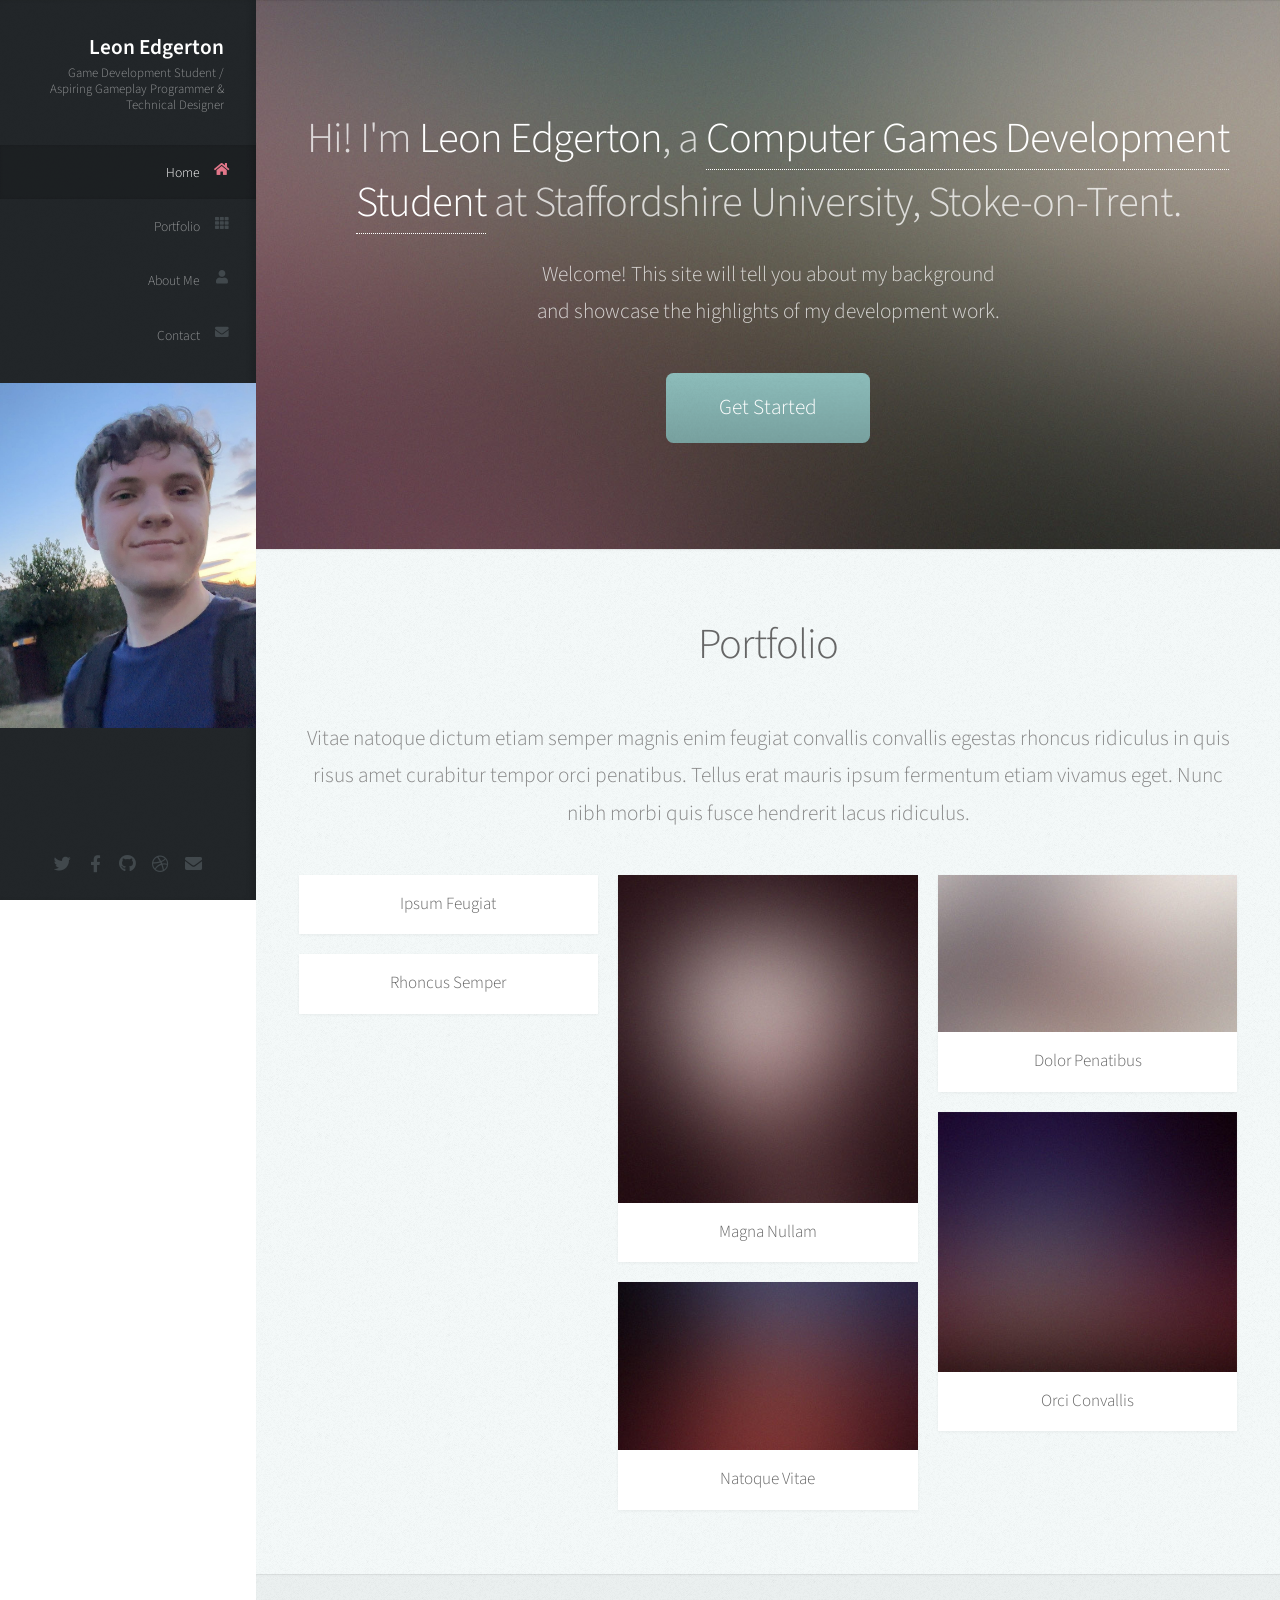
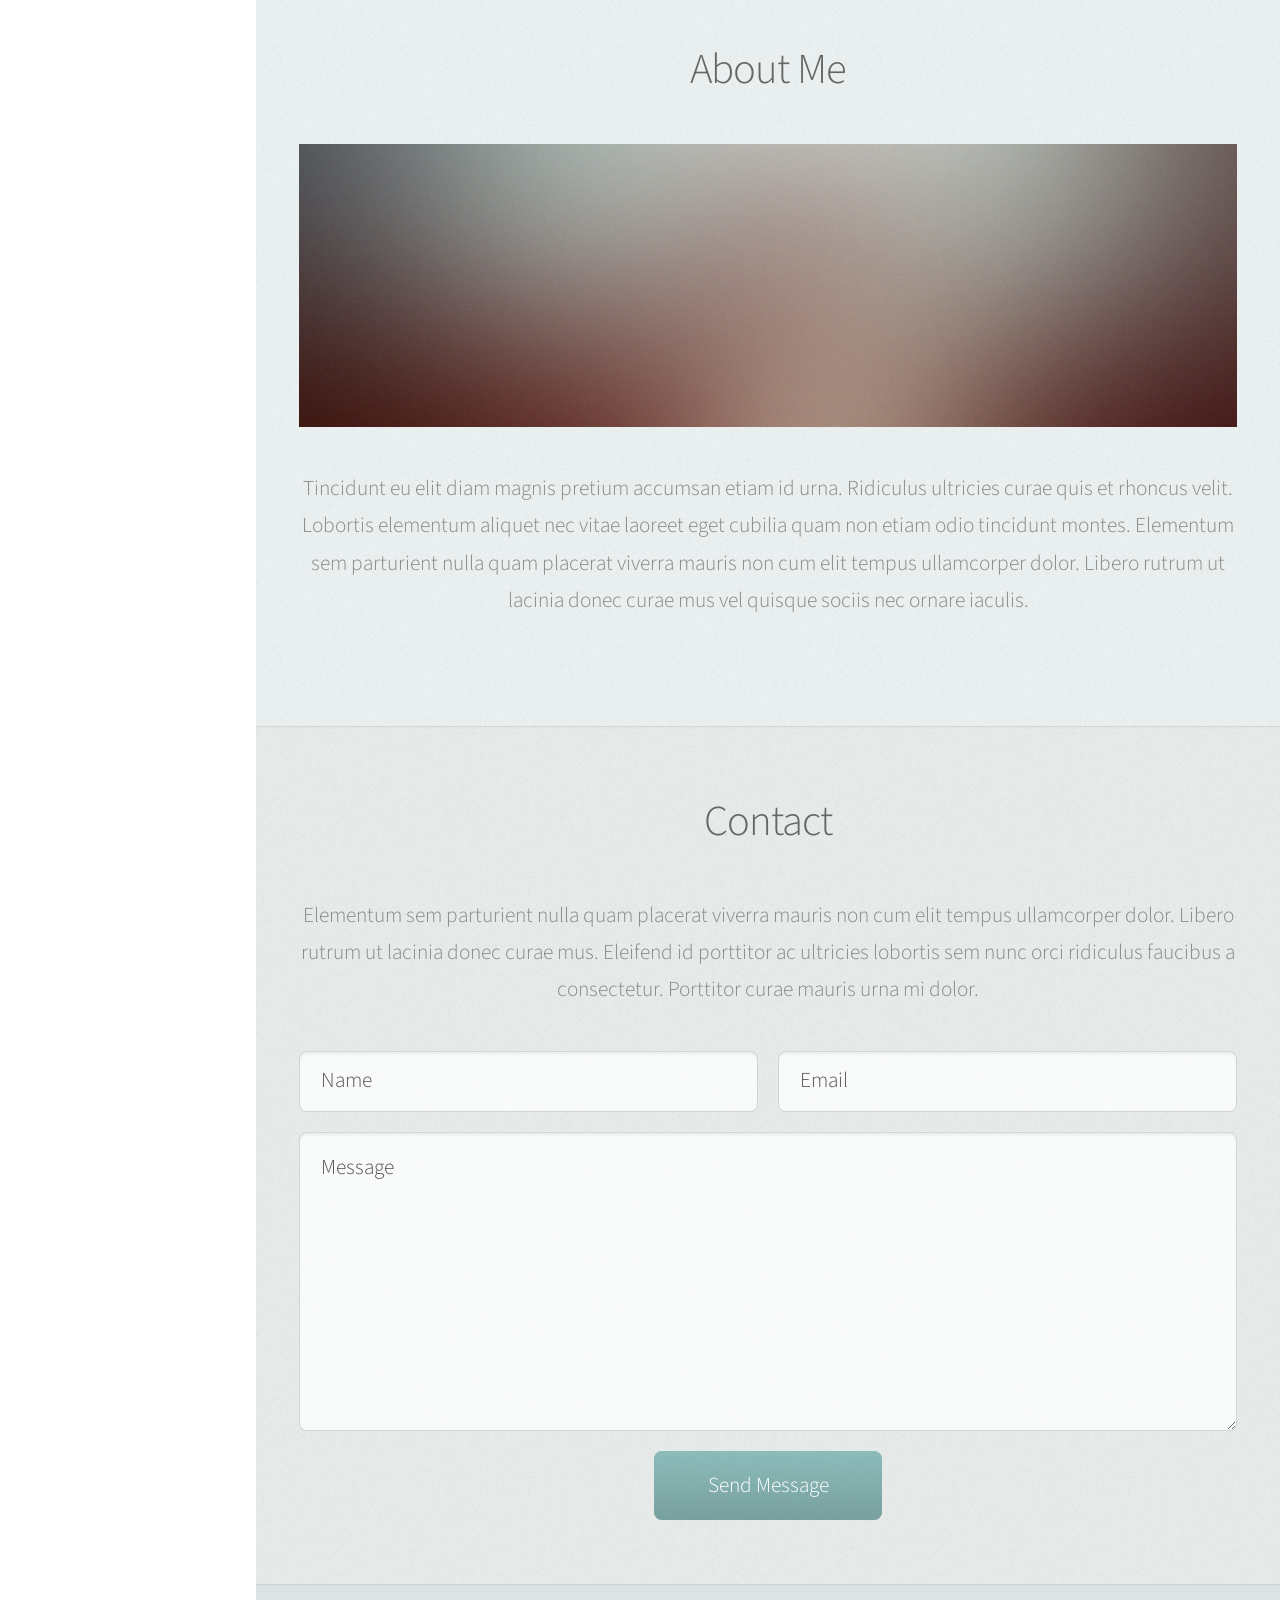
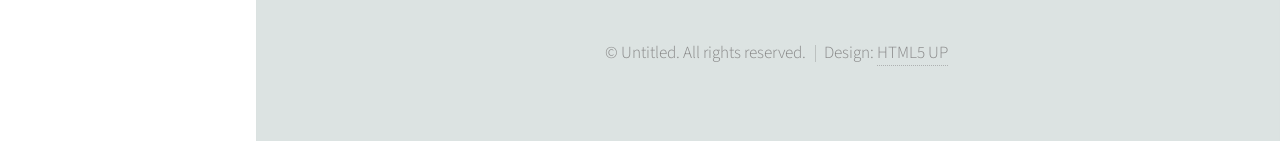
==== index.html @ 61ab4653 "Image Modifications" ====
<!DOCTYPE HTML>
<!--
	Prologue by HTML5 UP
	html5up.net | @ajlkn
	Free for personal and commercial use under the CCA 3.0 license (html5up.net/license)
-->
<html>
	<head>
		<title>Prologue by HTML5 UP</title>
		<meta charset="utf-8" />
		<meta name="viewport" content="width=device-width, initial-scale=1, user-scalable=no" />
		<link rel="stylesheet" href="assets/css/main.css" />
	</head>
	<body class="is-preload">

		<!-- Header -->
			<div id="header">

				<div class="top">

					<!-- Logo -->
						<div id="logo">
							<h1 id="title">Leon Edgerton</h1>
							<p>Game Development Student / Aspiring Gameplay Programmer & Technical Designer</p>
						</div>

					<!-- Nav -->
						<nav id="nav">
							<ul>
								<li><a href="#top" id="top-link"><span class="icon solid fa-home">Home</span></a></li>
								<li><a href="#portfolio" id="portfolio-link"><span class="icon solid fa-th">Portfolio</span></a></li>
								<li><a href="#about" id="about-link"><span class="icon solid fa-user">About Me</span></a></li>
								<li><a href="#contact" id="contact-link"><span class="icon solid fa-envelope">Contact</span></a></li>
							</ul>

							<div style="text-align: center; margin-top: 20px;">
								<span class="image avatar48">
									<img src="images/pic01.png" alt="" />
								</span>
							</div>
						</nav>

				</div>

				<div class="bottom">

					<!-- Social Icons -->
						<ul class="icons">
							<li><a href="#" class="icon brands fa-twitter"><span class="label">Twitter</span></a></li>
							<li><a href="#" class="icon brands fa-facebook-f"><span class="label">Facebook</span></a></li>
							<li><a href="#" class="icon brands fa-github"><span class="label">Github</span></a></li>
							<li><a href="#" class="icon brands fa-dribbble"><span class="label">Dribbble</span></a></li>
							<li><a href="#" class="icon solid fa-envelope"><span class="label">Email</span></a></li>
						</ul>

				</div>

			</div>

		<!-- Main -->
			<div id="main">

				<!-- Intro -->
					<section id="top" class="one dark cover">
						<div class="container">
							
							<header>
								<h2 class="alt">Hi! I'm <strong>Leon Edgerton</strong>, a <a href="https://www.staffs.ac.uk/course/computer-games-development-bsc">Computer Games Development Student</a> at Staffordshire University, Stoke-on-Trent. <br />
								 <a href="http://html5up.net"></a></h2>
								<p>Welcome! This site will tell you about my background<br />
								and showcase the highlights of my development work.</p>
							</header>

							<footer>
								<a href="#portfolio" class="button scrolly">Get Started</a>
							</footer>

						</div>
					</section>

				<!-- Portfolio -->
					<section id="portfolio" class="two">
						<div class="container">

							<header>
								<h2>Portfolio</h2>
							</header>

							<p>Vitae natoque dictum etiam semper magnis enim feugiat convallis convallis
							egestas rhoncus ridiculus in quis risus amet curabitur tempor orci penatibus.
							Tellus erat mauris ipsum fermentum etiam vivamus eget. Nunc nibh morbi quis
							fusce hendrerit lacus ridiculus.</p>

							<div class="row">
								<div class="col-4 col-12-mobile">
									<article class="item">
										<a href="#" class="image fit"><img src="images/pic02.jpg" alt="" /></a>
										<header>
											<h3>Ipsum Feugiat</h3>
										</header>
									</article>
									<article class="item">
										<a href="#" class="image fit"><img src="images/pic03.jpg" alt="" /></a>
										<header>
											<h3>Rhoncus Semper</h3>
										</header>
									</article>
								</div>
								<div class="col-4 col-12-mobile">
									<article class="item">
										<a href="#" class="image fit"><img src="images/pic04.jpg" alt="" /></a>
										<header>
											<h3>Magna Nullam</h3>
										</header>
									</article>
									<article class="item">
										<a href="#" class="image fit"><img src="images/pic05.jpg" alt="" /></a>
										<header>
											<h3>Natoque Vitae</h3>
										</header>
									</article>
								</div>
								<div class="col-4 col-12-mobile">
									<article class="item">
										<a href="#" class="image fit"><img src="images/pic06.jpg" alt="" /></a>
										<header>
											<h3>Dolor Penatibus</h3>
										</header>
									</article>
									<article class="item">
										<a href="#" class="image fit"><img src="images/pic07.jpg" alt="" /></a>
										<header>
											<h3>Orci Convallis</h3>
										</header>
									</article>
								</div>
							</div>

						</div>
					</section>

				<!-- About Me -->
					<section id="about" class="three">
						<div class="container">

							<header>
								<h2>About Me</h2>
							</header>

							<a href="#" class="image featured"><img src="images/pic08.jpg" alt="" /></a>

							<p>Tincidunt eu elit diam magnis pretium accumsan etiam id urna. Ridiculus
							ultricies curae quis et rhoncus velit. Lobortis elementum aliquet nec vitae
							laoreet eget cubilia quam non etiam odio tincidunt montes. Elementum sem
							parturient nulla quam placerat viverra mauris non cum elit tempus ullamcorper
							dolor. Libero rutrum ut lacinia donec curae mus vel quisque sociis nec
							ornare iaculis.</p>

						</div>
					</section>

				<!-- Contact -->
					<section id="contact" class="four">
						<div class="container">

							<header>
								<h2>Contact</h2>
							</header>

							<p>Elementum sem parturient nulla quam placerat viverra
							mauris non cum elit tempus ullamcorper dolor. Libero rutrum ut lacinia
							donec curae mus. Eleifend id porttitor ac ultricies lobortis sem nunc
							orci ridiculus faucibus a consectetur. Porttitor curae mauris urna mi dolor.</p>

							<form method="post" action="#">
								<div class="row">
									<div class="col-6 col-12-mobile"><input type="text" name="name" placeholder="Name" /></div>
									<div class="col-6 col-12-mobile"><input type="text" name="email" placeholder="Email" /></div>
									<div class="col-12">
										<textarea name="message" placeholder="Message"></textarea>
									</div>
									<div class="col-12">
										<input type="submit" value="Send Message" />
									</div>
								</div>
							</form>

						</div>
					</section>

			</div>

		<!-- Footer -->
			<div id="footer">

				<!-- Copyright -->
					<ul class="copyright">
						<li>&copy; Untitled. All rights reserved.</li><li>Design: <a href="http://html5up.net">HTML5 UP</a></li>
					</ul>

			</div>

		<!-- Scripts -->
			<script src="assets/js/jquery.min.js"></script>
			<script src="assets/js/jquery.scrolly.min.js"></script>
			<script src="assets/js/jquery.scrollex.min.js"></script>
			<script src="assets/js/browser.min.js"></script>
			<script src="assets/js/breakpoints.min.js"></script>
			<script src="assets/js/util.js"></script>
			<script src="assets/js/main.js"></script>

	</body>
</html>
---- assets/css/main.css ----
@import url("fontawesome-all.min.css");
@import url("https://fonts.googleapis.com/css?family=Source+Sans+Pro:300,300italic,400,600");

/*
	Prologue by HTML5 UP
	html5up.net | @ajlkn
	Free for personal and commercial use under the CCA 3.0 license (html5up.net/license)
*/

html, body, div, span, applet, object,
iframe, h1, h2, h3, h4, h5, h6, p, blockquote,
pre, a, abbr, acronym, address, big, cite,
code, del, dfn, em, img, ins, kbd, q, s, samp,
small, strike, strong, sub, sup, tt, var, b,
u, i, center, dl, dt, dd, ol, ul, li, fieldset,
form, label, legend, table, caption, tbody,
tfoot, thead, tr, th, td, article, aside,
canvas, details, embed, figure, figcaption,
footer, header, hgroup, menu, nav, output, ruby,
section, summary, time, mark, audio, video {
	margin: 0;
	padding: 0;
	border: 0;
	font-size: 100%;
	font: inherit;
	vertical-align: baseline;}

article, aside, details, figcaption, figure,
footer, header, hgroup, menu, nav, section {
	display: block;}

body {
	line-height: 1;
}

ol, ul {
	list-style: none;
}

blockquote, q {
	quotes: none;
}

	blockquote:before, blockquote:after, q:before, q:after {
		content: '';
		content: none;
	}

table {
	border-collapse: collapse;
	border-spacing: 0;
}

body {
	-webkit-text-size-adjust: none;
}

mark {
	background-color: transparent;
	color: inherit;
}

input::-moz-focus-inner {
	border: 0;
	padding: 0;
}

input, select, textarea {
	-moz-appearance: none;
	-webkit-appearance: none;
	-ms-appearance: none;
	appearance: none;
}

/* Basic */

	html {
		box-sizing: border-box;
	}

	*, *:before, *:after {
		box-sizing: inherit;
	}

	body {
		background: #fff;
		font-family: 'Source Sans Pro', sans-serif;
		font-size: 19pt;
		font-weight: 300;
		line-height: 1.75em;
		color: #888;
	}

		body.is-preload *, body.is-preload *:before, body.is-preload *:after {
			-moz-animation: none !important;
			-webkit-animation: none !important;
			-ms-animation: none !important;
			animation: none !important;
			-moz-transition: none !important;
			-webkit-transition: none !important;
			-ms-transition: none !important;
			transition: none !important;
		}

	input, textarea, select {
		font-family: 'Source Sans Pro', sans-serif;
		font-size: 19pt;
		font-weight: 300;
		line-height: 1.75em;
		color: #888;
	}

	h1, h2, h3, h4, h5, h6 {
		font-weight: 300;
		color: #666;
		line-height: 1.5em;
	}

	h1 a, h2 a, h3 a, h4 a, h5 a, h6 a {
		color: inherit;
		text-decoration: none;
	}

		h1 a strong, h2 a strong, h3 a strong, h4 a strong, h5 a strong, h6 a strong {
			color: #333;
		}

	h2 {
		font-size: 2em;
		letter-spacing: -1px;
	}

		h2.alt {
			color: #888;
		}

			h2.alt strong {
				color: #666;
			}

	h3 {
		font-size: 1.5em;
	}

	header {
		margin: 0 0 2em 0;
	}

		header > p {
			margin: 1em 0 0 0;
		}

	footer {
		margin: 2em 0 0 0;
	}

	strong, b {
		font-weight: 300;
		color: #666;
	}

	em, i {
		font-style: italic;
	}

	a {
		text-decoration: none;
		color: inherit;
		border-bottom: dotted 1px rgba(128, 128, 128, 0.5);
		-moz-transition: color 0.35s ease-in-out, border-bottom-color 0.35s ease-in-out;
		-webkit-transition: color 0.35s ease-in-out, border-bottom-color 0.35s ease-in-out;
		-ms-transition: color 0.35s ease-in-out, border-bottom-color 0.35s ease-in-out;
		transition: color 0.35s ease-in-out, border-bottom-color 0.35s ease-in-out;
		outline: 0;
	}

		a:hover {
			color: #E27689;
			border-bottom-color: rgba(255, 255, 255, 0);
		}

	sub {
		position: relative;
		top: 0.5em;
		font-size: 0.8em;
	}

	sup {
		position: relative;
		top: -0.5em;
		font-size: 0.8em;
	}

	hr {
		border: 0;
		border-top: solid 1px #ddd;
	}

	blockquote {
		border-left: solid 0.5em #ddd;
		padding: 1em 0 1em 2em;
		font-style: italic;
	}

	p, ul, ol, dl, table {
		margin-bottom: 2em;
	}

	br.clear {
		clear: both;
	}

/* Container */

	.container {
		margin: 0 auto;
		max-width: 100%;
		width: 1400px;
	}

		@media screen and (min-width: 961px) and (max-width: 1880px) {

			.container {
				width: 1200px;
			}

		}

		@media screen and (min-width: 961px) and (max-width: 1620px) {

			.container {
				width: 960px;
			}

		}

		@media screen and (min-width: 961px) and (max-width: 1320px) {

			.container {
				width: 100%;
			}

		}

		@media screen and (max-width: 960px) {

			.container {
				width: 100%;
			}

		}

		@media screen and (max-width: 736px) {

			.container {
				width: 100%;
			}

		}

/* Row */

	.row {
		display: flex;
		flex-wrap: wrap;
		box-sizing: border-box;
		align-items: stretch;
	}

		.row > * {
			box-sizing: border-box;
		}

		.row.gtr-uniform > * > :last-child {
			margin-bottom: 0;
		}

		.row.aln-left {
			justify-content: flex-start;
		}

		.row.aln-center {
			justify-content: center;
		}

		.row.aln-right {
			justify-content: flex-end;
		}

		.row.aln-top {
			align-items: flex-start;
		}

		.row.aln-middle {
			align-items: center;
		}

		.row.aln-bottom {
			align-items: flex-end;
		}

		.row > .imp {
			order: -1;
		}

		.row > .col-1 {
			width: 8.33333%;
		}

		.row > .off-1 {
			margin-left: 8.33333%;
		}

		.row > .col-2 {
			width: 16.66667%;
		}

		.row > .off-2 {
			margin-left: 16.66667%;
		}

		.row > .col-3 {
			width: 25%;
		}

		.row > .off-3 {
			margin-left: 25%;
		}

		.row > .col-4 {
			width: 33.33333%;
		}

		.row > .off-4 {
			margin-left: 33.33333%;
		}

		.row > .col-5 {
			width: 41.66667%;
		}

		.row > .off-5 {
			margin-left: 41.66667%;
		}

		.row > .col-6 {
			width: 50%;
		}

		.row > .off-6 {
			margin-left: 50%;
		}

		.row > .col-7 {
			width: 58.33333%;
		}

		.row > .off-7 {
			margin-left: 58.33333%;
		}

		.row > .col-8 {
			width: 66.66667%;
		}

		.row > .off-8 {
			margin-left: 66.66667%;
		}

		.row > .col-9 {
			width: 75%;
		}

		.row > .off-9 {
			margin-left: 75%;
		}

		.row > .col-10 {
			width: 83.33333%;
		}

		.row > .off-10 {
			margin-left: 83.33333%;
		}

		.row > .col-11 {
			width: 91.66667%;
		}

		.row > .off-11 {
			margin-left: 91.66667%;
		}

		.row > .col-12 {
			width: 100%;
		}

		.row > .off-12 {
			margin-left: 100%;
		}

		.row.gtr-0 {
			margin-top: 0px;
			margin-left: 0px;
		}

			.row.gtr-0 > * {
				padding: 0px 0 0 0px;
			}

			.row.gtr-0.gtr-uniform {
				margin-top: 0px;
			}

				.row.gtr-0.gtr-uniform > * {
					padding-top: 0px;
				}

		.row.gtr-25 {
			margin-top: -10px;
			margin-left: -10px;
		}

			.row.gtr-25 > * {
				padding: 10px 0 0 10px;
			}

			.row.gtr-25.gtr-uniform {
				margin-top: -10px;
			}

				.row.gtr-25.gtr-uniform > * {
					padding-top: 10px;
				}

		.row.gtr-50 {
			margin-top: -20px;
			margin-left: -20px;
		}

			.row.gtr-50 > * {
				padding: 20px 0 0 20px;
			}

			.row.gtr-50.gtr-uniform {
				margin-top: -20px;
			}

				.row.gtr-50.gtr-uniform > * {
					padding-top: 20px;
				}

		.row {
			margin-top: -40px;
			margin-left: -40px;
		}

			.row > * {
				padding: 40px 0 0 40px;
			}

			.row.gtr-uniform {
				margin-top: -40px;
			}

				.row.gtr-uniform > * {
					padding-top: 40px;
				}

		.row.gtr-150 {
			margin-top: -60px;
			margin-left: -60px;
		}

			.row.gtr-150 > * {
				padding: 60px 0 0 60px;
			}

			.row.gtr-150.gtr-uniform {
				margin-top: -60px;
			}

				.row.gtr-150.gtr-uniform > * {
					padding-top: 60px;
				}

		.row.gtr-200 {
			margin-top: -80px;
			margin-left: -80px;
		}

			.row.gtr-200 > * {
				padding: 80px 0 0 80px;
			}

			.row.gtr-200.gtr-uniform {
				margin-top: -80px;
			}

				.row.gtr-200.gtr-uniform > * {
					padding-top: 80px;
				}

		@media screen and (min-width: 961px) and (max-width: 1880px) {

			.row {
				display: flex;
				flex-wrap: wrap;
				box-sizing: border-box;
				align-items: stretch;
			}

				.row > * {
					box-sizing: border-box;
				}

				.row.gtr-uniform > * > :last-child {
					margin-bottom: 0;
				}

				.row.aln-left {
					justify-content: flex-start;
				}

				.row.aln-center {
					justify-content: center;
				}

				.row.aln-right {
					justify-content: flex-end;
				}

				.row.aln-top {
					align-items: flex-start;
				}

				.row.aln-middle {
					align-items: center;
				}

				.row.aln-bottom {
					align-items: flex-end;
				}

				.row > .imp-wide {
					order: -1;
				}

				.row > .col-1-wide {
					width: 8.33333%;
				}

				.row > .off-1-wide {
					margin-left: 8.33333%;
				}

				.row > .col-2-wide {
					width: 16.66667%;
				}

				.row > .off-2-wide {
					margin-left: 16.66667%;
				}

				.row > .col-3-wide {
					width: 25%;
				}

				.row > .off-3-wide {
					margin-left: 25%;
				}

				.row > .col-4-wide {
					width: 33.33333%;
				}

				.row > .off-4-wide {
					margin-left: 33.33333%;
				}

				.row > .col-5-wide {
					width: 41.66667%;
				}

				.row > .off-5-wide {
					margin-left: 41.66667%;
				}

				.row > .col-6-wide {
					width: 50%;
				}

				.row > .off-6-wide {
					margin-left: 50%;
				}

				.row > .col-7-wide {
					width: 58.33333%;
				}

				.row > .off-7-wide {
					margin-left: 58.33333%;
				}

				.row > .col-8-wide {
					width: 66.66667%;
				}

				.row > .off-8-wide {
					margin-left: 66.66667%;
				}

				.row > .col-9-wide {
					width: 75%;
				}

				.row > .off-9-wide {
					margin-left: 75%;
				}

				.row > .col-10-wide {
					width: 83.33333%;
				}

				.row > .off-10-wide {
					margin-left: 83.33333%;
				}

				.row > .col-11-wide {
					width: 91.66667%;
				}

				.row > .off-11-wide {
					margin-left: 91.66667%;
				}

				.row > .col-12-wide {
					width: 100%;
				}

				.row > .off-12-wide {
					margin-left: 100%;
				}

				.row.gtr-0 {
					margin-top: 0px;
					margin-left: 0px;
				}

					.row.gtr-0 > * {
						padding: 0px 0 0 0px;
					}

					.row.gtr-0.gtr-uniform {
						margin-top: 0px;
					}

						.row.gtr-0.gtr-uniform > * {
							padding-top: 0px;
						}

				.row.gtr-25 {
					margin-top: -10px;
					margin-left: -10px;
				}

					.row.gtr-25 > * {
						padding: 10px 0 0 10px;
					}

					.row.gtr-25.gtr-uniform {
						margin-top: -10px;
					}

						.row.gtr-25.gtr-uniform > * {
							padding-top: 10px;
						}

				.row.gtr-50 {
					margin-top: -20px;
					margin-left: -20px;
				}

					.row.gtr-50 > * {
						padding: 20px 0 0 20px;
					}

					.row.gtr-50.gtr-uniform {
						margin-top: -20px;
					}

						.row.gtr-50.gtr-uniform > * {
							padding-top: 20px;
						}

				.row {
					margin-top: -40px;
					margin-left: -40px;
				}

					.row > * {
						padding: 40px 0 0 40px;
					}

					.row.gtr-uniform {
						margin-top: -40px;
					}

						.row.gtr-uniform > * {
							padding-top: 40px;
						}

				.row.gtr-150 {
					margin-top: -60px;
					margin-left: -60px;
				}

					.row.gtr-150 > * {
						padding: 60px 0 0 60px;
					}

					.row.gtr-150.gtr-uniform {
						margin-top: -60px;
					}

						.row.gtr-150.gtr-uniform > * {
							padding-top: 60px;
						}

				.row.gtr-200 {
					margin-top: -80px;
					margin-left: -80px;
				}

					.row.gtr-200 > * {
						padding: 80px 0 0 80px;
					}

					.row.gtr-200.gtr-uniform {
						margin-top: -80px;
					}

						.row.gtr-200.gtr-uniform > * {
							padding-top: 80px;
						}

		}

		@media screen and (min-width: 961px) and (max-width: 1620px) {

			.row {
				display: flex;
				flex-wrap: wrap;
				box-sizing: border-box;
				align-items: stretch;
			}

				.row > * {
					box-sizing: border-box;
				}

				.row.gtr-uniform > * > :last-child {
					margin-bottom: 0;
				}

				.row.aln-left {
					justify-content: flex-start;
				}

				.row.aln-center {
					justify-content: center;
				}

				.row.aln-right {
					justify-content: flex-end;
				}

				.row.aln-top {
					align-items: flex-start;
				}

				.row.aln-middle {
					align-items: center;
				}

				.row.aln-bottom {
					align-items: flex-end;
				}

				.row > .imp-normal {
					order: -1;
				}

				.row > .col-1-normal {
					width: 8.33333%;
				}

				.row > .off-1-normal {
					margin-left: 8.33333%;
				}

				.row > .col-2-normal {
					width: 16.66667%;
				}

				.row > .off-2-normal {
					margin-left: 16.66667%;
				}

				.row > .col-3-normal {
					width: 25%;
				}

				.row > .off-3-normal {
					margin-left: 25%;
				}

				.row > .col-4-normal {
					width: 33.33333%;
				}

				.row > .off-4-normal {
					margin-left: 33.33333%;
				}

				.row > .col-5-normal {
					width: 41.66667%;
				}

				.row > .off-5-normal {
					margin-left: 41.66667%;
				}

				.row > .col-6-normal {
					width: 50%;
				}

				.row > .off-6-normal {
					margin-left: 50%;
				}

				.row > .col-7-normal {
					width: 58.33333%;
				}

				.row > .off-7-normal {
					margin-left: 58.33333%;
				}

				.row > .col-8-normal {
					width: 66.66667%;
				}

				.row > .off-8-normal {
					margin-left: 66.66667%;
				}

				.row > .col-9-normal {
					width: 75%;
				}

				.row > .off-9-normal {
					margin-left: 75%;
				}

				.row > .col-10-normal {
					width: 83.33333%;
				}

				.row > .off-10-normal {
					margin-left: 83.33333%;
				}

				.row > .col-11-normal {
					width: 91.66667%;
				}

				.row > .off-11-normal {
					margin-left: 91.66667%;
				}

				.row > .col-12-normal {
					width: 100%;
				}

				.row > .off-12-normal {
					margin-left: 100%;
				}

				.row.gtr-0 {
					margin-top: 0px;
					margin-left: 0px;
				}

					.row.gtr-0 > * {
						padding: 0px 0 0 0px;
					}

					.row.gtr-0.gtr-uniform {
						margin-top: 0px;
					}

						.row.gtr-0.gtr-uniform > * {
							padding-top: 0px;
						}

				.row.gtr-25 {
					margin-top: -10px;
					margin-left: -10px;
				}

					.row.gtr-25 > * {
						padding: 10px 0 0 10px;
					}

					.row.gtr-25.gtr-uniform {
						margin-top: -10px;
					}

						.row.gtr-25.gtr-uniform > * {
							padding-top: 10px;
						}

				.row.gtr-50 {
					margin-top: -20px;
					margin-left: -20px;
				}

					.row.gtr-50 > * {
						padding: 20px 0 0 20px;
					}

					.row.gtr-50.gtr-uniform {
						margin-top: -20px;
					}

						.row.gtr-50.gtr-uniform > * {
							padding-top: 20px;
						}

				.row {
					margin-top: -40px;
					margin-left: -40px;
				}

					.row > * {
						padding: 40px 0 0 40px;
					}

					.row.gtr-uniform {
						margin-top: -40px;
					}

						.row.gtr-uniform > * {
							padding-top: 40px;
						}

				.row.gtr-150 {
					margin-top: -60px;
					margin-left: -60px;
				}

					.row.gtr-150 > * {
						padding: 60px 0 0 60px;
					}

					.row.gtr-150.gtr-uniform {
						margin-top: -60px;
					}

						.row.gtr-150.gtr-uniform > * {
							padding-top: 60px;
						}

				.row.gtr-200 {
					margin-top: -80px;
					margin-left: -80px;
				}

					.row.gtr-200 > * {
						padding: 80px 0 0 80px;
					}

					.row.gtr-200.gtr-uniform {
						margin-top: -80px;
					}

						.row.gtr-200.gtr-uniform > * {
							padding-top: 80px;
						}

		}

		@media screen and (min-width: 961px) and (max-width: 1320px) {

			.row {
				display: flex;
				flex-wrap: wrap;
				box-sizing: border-box;
				align-items: stretch;
			}

				.row > * {
					box-sizing: border-box;
				}

				.row.gtr-uniform > * > :last-child {
					margin-bottom: 0;
				}

				.row.aln-left {
					justify-content: flex-start;
				}

				.row.aln-center {
					justify-content: center;
				}

				.row.aln-right {
					justify-content: flex-end;
				}

				.row.aln-top {
					align-items: flex-start;
				}

				.row.aln-middle {
					align-items: center;
				}

				.row.aln-bottom {
					align-items: flex-end;
				}

				.row > .imp-narrow {
					order: -1;
				}

				.row > .col-1-narrow {
					width: 8.33333%;
				}

				.row > .off-1-narrow {
					margin-left: 8.33333%;
				}

				.row > .col-2-narrow {
					width: 16.66667%;
				}

				.row > .off-2-narrow {
					margin-left: 16.66667%;
				}

				.row > .col-3-narrow {
					width: 25%;
				}

				.row > .off-3-narrow {
					margin-left: 25%;
				}

				.row > .col-4-narrow {
					width: 33.33333%;
				}

				.row > .off-4-narrow {
					margin-left: 33.33333%;
				}

				.row > .col-5-narrow {
					width: 41.66667%;
				}

				.row > .off-5-narrow {
					margin-left: 41.66667%;
				}

				.row > .col-6-narrow {
					width: 50%;
				}

				.row > .off-6-narrow {
					margin-left: 50%;
				}

				.row > .col-7-narrow {
					width: 58.33333%;
				}

				.row > .off-7-narrow {
					margin-left: 58.33333%;
				}

				.row > .col-8-narrow {
					width: 66.66667%;
				}

				.row > .off-8-narrow {
					margin-left: 66.66667%;
				}

				.row > .col-9-narrow {
					width: 75%;
				}

				.row > .off-9-narrow {
					margin-left: 75%;
				}

				.row > .col-10-narrow {
					width: 83.33333%;
				}

				.row > .off-10-narrow {
					margin-left: 83.33333%;
				}

				.row > .col-11-narrow {
					width: 91.66667%;
				}

				.row > .off-11-narrow {
					margin-left: 91.66667%;
				}

				.row > .col-12-narrow {
					width: 100%;
				}

				.row > .off-12-narrow {
					margin-left: 100%;
				}

				.row.gtr-0 {
					margin-top: 0px;
					margin-left: 0px;
				}

					.row.gtr-0 > * {
						padding: 0px 0 0 0px;
					}

					.row.gtr-0.gtr-uniform {
						margin-top: 0px;
					}

						.row.gtr-0.gtr-uniform > * {
							padding-top: 0px;
						}

				.row.gtr-25 {
					margin-top: -5px;
					margin-left: -5px;
				}

					.row.gtr-25 > * {
						padding: 5px 0 0 5px;
					}

					.row.gtr-25.gtr-uniform {
						margin-top: -5px;
					}

						.row.gtr-25.gtr-uniform > * {
							padding-top: 5px;
						}

				.row.gtr-50 {
					margin-top: -10px;
					margin-left: -10px;
				}

					.row.gtr-50 > * {
						padding: 10px 0 0 10px;
					}

					.row.gtr-50.gtr-uniform {
						margin-top: -10px;
					}

						.row.gtr-50.gtr-uniform > * {
							padding-top: 10px;
						}

				.row {
					margin-top: -20px;
					margin-left: -20px;
				}

					.row > * {
						padding: 20px 0 0 20px;
					}

					.row.gtr-uniform {
						margin-top: -20px;
					}

						.row.gtr-uniform > * {
							padding-top: 20px;
						}

				.row.gtr-150 {
					margin-top: -30px;
					margin-left: -30px;
				}

					.row.gtr-150 > * {
						padding: 30px 0 0 30px;
					}

					.row.gtr-150.gtr-uniform {
						margin-top: -30px;
					}

						.row.gtr-150.gtr-uniform > * {
							padding-top: 30px;
						}

				.row.gtr-200 {
					margin-top: -40px;
					margin-left: -40px;
				}

					.row.gtr-200 > * {
						padding: 40px 0 0 40px;
					}

					.row.gtr-200.gtr-uniform {
						margin-top: -40px;
					}

						.row.gtr-200.gtr-uniform > * {
							padding-top: 40px;
						}

		}

		@media screen and (max-width: 960px) {

			.row {
				display: flex;
				flex-wrap: wrap;
				box-sizing: border-box;
				align-items: stretch;
			}

				.row > * {
					box-sizing: border-box;
				}

				.row.gtr-uniform > * > :last-child {
					margin-bottom: 0;
				}

				.row.aln-left {
					justify-content: flex-start;
				}

				.row.aln-center {
					justify-content: center;
				}

				.row.aln-right {
					justify-content: flex-end;
				}

				.row.aln-top {
					align-items: flex-start;
				}

				.row.aln-middle {
					align-items: center;
				}

				.row.aln-bottom {
					align-items: flex-end;
				}

				.row > .imp-narrower {
					order: -1;
				}

				.row > .col-1-narrower {
					width: 8.33333%;
				}

				.row > .off-1-narrower {
					margin-left: 8.33333%;
				}

				.row > .col-2-narrower {
					width: 16.66667%;
				}

				.row > .off-2-narrower {
					margin-left: 16.66667%;
				}

				.row > .col-3-narrower {
					width: 25%;
				}

				.row > .off-3-narrower {
					margin-left: 25%;
				}

				.row > .col-4-narrower {
					width: 33.33333%;
				}

				.row > .off-4-narrower {
					margin-left: 33.33333%;
				}

				.row > .col-5-narrower {
					width: 41.66667%;
				}

				.row > .off-5-narrower {
					margin-left: 41.66667%;
				}

				.row > .col-6-narrower {
					width: 50%;
				}

				.row > .off-6-narrower {
					margin-left: 50%;
				}

				.row > .col-7-narrower {
					width: 58.33333%;
				}

				.row > .off-7-narrower {
					margin-left: 58.33333%;
				}

				.row > .col-8-narrower {
					width: 66.66667%;
				}

				.row > .off-8-narrower {
					margin-left: 66.66667%;
				}

				.row > .col-9-narrower {
					width: 75%;
				}

				.row > .off-9-narrower {
					margin-left: 75%;
				}

				.row > .col-10-narrower {
					width: 83.33333%;
				}

				.row > .off-10-narrower {
					margin-left: 83.33333%;
				}

				.row > .col-11-narrower {
					width: 91.66667%;
				}

				.row > .off-11-narrower {
					margin-left: 91.66667%;
				}

				.row > .col-12-narrower {
					width: 100%;
				}

				.row > .off-12-narrower {
					margin-left: 100%;
				}

				.row.gtr-0 {
					margin-top: 0px;
					margin-left: 0px;
				}

					.row.gtr-0 > * {
						padding: 0px 0 0 0px;
					}

					.row.gtr-0.gtr-uniform {
						margin-top: 0px;
					}

						.row.gtr-0.gtr-uniform > * {
							padding-top: 0px;
						}

				.row.gtr-25 {
					margin-top: -5px;
					margin-left: -5px;
				}

					.row.gtr-25 > * {
						padding: 5px 0 0 5px;
					}

					.row.gtr-25.gtr-uniform {
						margin-top: -5px;
					}

						.row.gtr-25.gtr-uniform > * {
							padding-top: 5px;
						}

				.row.gtr-50 {
					margin-top: -10px;
					margin-left: -10px;
				}

					.row.gtr-50 > * {
						padding: 10px 0 0 10px;
					}

					.row.gtr-50.gtr-uniform {
						margin-top: -10px;
					}

						.row.gtr-50.gtr-uniform > * {
							padding-top: 10px;
						}

				.row {
					margin-top: -20px;
					margin-left: -20px;
				}

					.row > * {
						padding: 20px 0 0 20px;
					}

					.row.gtr-uniform {
						margin-top: -20px;
					}

						.row.gtr-uniform > * {
							padding-top: 20px;
						}

				.row.gtr-150 {
					margin-top: -30px;
					margin-left: -30px;
				}

					.row.gtr-150 > * {
						padding: 30px 0 0 30px;
					}

					.row.gtr-150.gtr-uniform {
						margin-top: -30px;
					}

						.row.gtr-150.gtr-uniform > * {
							padding-top: 30px;
						}

				.row.gtr-200 {
					margin-top: -40px;
					margin-left: -40px;
				}

					.row.gtr-200 > * {
						padding: 40px 0 0 40px;
					}

					.row.gtr-200.gtr-uniform {
						margin-top: -40px;
					}

						.row.gtr-200.gtr-uniform > * {
							padding-top: 40px;
						}

		}

		@media screen and (max-width: 736px) {

			.row {
				display: flex;
				flex-wrap: wrap;
				box-sizing: border-box;
				align-items: stretch;
			}

				.row > * {
					box-sizing: border-box;
				}

				.row.gtr-uniform > * > :last-child {
					margin-bottom: 0;
				}

				.row.aln-left {
					justify-content: flex-start;
				}

				.row.aln-center {
					justify-content: center;
				}

				.row.aln-right {
					justify-content: flex-end;
				}

				.row.aln-top {
					align-items: flex-start;
				}

				.row.aln-middle {
					align-items: center;
				}

				.row.aln-bottom {
					align-items: flex-end;
				}

				.row > .imp-mobile {
					order: -1;
				}

				.row > .col-1-mobile {
					width: 8.33333%;
				}

				.row > .off-1-mobile {
					margin-left: 8.33333%;
				}

				.row > .col-2-mobile {
					width: 16.66667%;
				}

				.row > .off-2-mobile {
					margin-left: 16.66667%;
				}

				.row > .col-3-mobile {
					width: 25%;
				}

				.row > .off-3-mobile {
					margin-left: 25%;
				}

				.row > .col-4-mobile {
					width: 33.33333%;
				}

				.row > .off-4-mobile {
					margin-left: 33.33333%;
				}

				.row > .col-5-mobile {
					width: 41.66667%;
				}

				.row > .off-5-mobile {
					margin-left: 41.66667%;
				}

				.row > .col-6-mobile {
					width: 50%;
				}

				.row > .off-6-mobile {
					margin-left: 50%;
				}

				.row > .col-7-mobile {
					width: 58.33333%;
				}

				.row > .off-7-mobile {
					margin-left: 58.33333%;
				}

				.row > .col-8-mobile {
					width: 66.66667%;
				}

				.row > .off-8-mobile {
					margin-left: 66.66667%;
				}

				.row > .col-9-mobile {
					width: 75%;
				}

				.row > .off-9-mobile {
					margin-left: 75%;
				}

				.row > .col-10-mobile {
					width: 83.33333%;
				}

				.row > .off-10-mobile {
					margin-left: 83.33333%;
				}

				.row > .col-11-mobile {
					width: 91.66667%;
				}

				.row > .off-11-mobile {
					margin-left: 91.66667%;
				}

				.row > .col-12-mobile {
					width: 100%;
				}

				.row > .off-12-mobile {
					margin-left: 100%;
				}

				.row.gtr-0 {
					margin-top: 0px;
					margin-left: 0px;
				}

					.row.gtr-0 > * {
						padding: 0px 0 0 0px;
					}

					.row.gtr-0.gtr-uniform {
						margin-top: 0px;
					}

						.row.gtr-0.gtr-uniform > * {
							padding-top: 0px;
						}

				.row.gtr-25 {
					margin-top: -5px;
					margin-left: -5px;
				}

					.row.gtr-25 > * {
						padding: 5px 0 0 5px;
					}

					.row.gtr-25.gtr-uniform {
						margin-top: -5px;
					}

						.row.gtr-25.gtr-uniform > * {
							padding-top: 5px;
						}

				.row.gtr-50 {
					margin-top: -10px;
					margin-left: -10px;
				}

					.row.gtr-50 > * {
						padding: 10px 0 0 10px;
					}

					.row.gtr-50.gtr-uniform {
						margin-top: -10px;
					}

						.row.gtr-50.gtr-uniform > * {
							padding-top: 10px;
						}

				.row {
					margin-top: -20px;
					margin-left: -20px;
				}

					.row > * {
						padding: 20px 0 0 20px;
					}

					.row.gtr-uniform {
						margin-top: -20px;
					}

						.row.gtr-uniform > * {
							padding-top: 20px;
						}

				.row.gtr-150 {
					margin-top: -30px;
					margin-left: -30px;
				}

					.row.gtr-150 > * {
						padding: 30px 0 0 30px;
					}

					.row.gtr-150.gtr-uniform {
						margin-top: -30px;
					}

						.row.gtr-150.gtr-uniform > * {
							padding-top: 30px;
						}

				.row.gtr-200 {
					margin-top: -40px;
					margin-left: -40px;
				}

					.row.gtr-200 > * {
						padding: 40px 0 0 40px;
					}

					.row.gtr-200.gtr-uniform {
						margin-top: -40px;
					}

						.row.gtr-200.gtr-uniform > * {
							padding-top: 40px;
						}

		}

/* Sections/Article */

	section, article {
		margin-bottom: 3em;
	}

		section > :last-child,
		section > .container, section:last-child, article > :last-child,
		article > .container, article:last-child {
			margin-bottom: 0;
		}

		.row > section, .row > article {
			margin-bottom: 0;
		}

/* Image */

	.image {
		display: inline-block;
		border: 0;
	}

		.image img {
			display: block;
			width: 100%;
		}

		.image.avatar48 {
			width: 300px;
			height: 345px;
			background: #f00;
		}

			.image.avatar48 img {
				width: 300px;
				height: 345px;
			}

		.image.fit {
			display: block;
			width: 100%;
		}

		.image.featured {
			display: block;
			width: 100%;
			margin: 0 0 2em 0;
		}

		.image.left {
			float: left;
			margin: 0 2em 2em 0;
		}

		.image.centered {
			display: block;
			margin: 0 0 2em 0;
		}

			.image.centered img {
				margin: 0 auto;
				width: auto;
			}

/* List */

	ul {
		list-style: disc;
		padding-left: 1em;
	}

		ul li {
			padding-left: 0.5em;
		}

	ol {
		list-style: decimal;
		padding-left: 1.25em;
	}

		ol li {
			padding-left: 0.25em;
		}

/* Icons */

	ul.icons {
		cursor: default;
		list-style: none;
		padding-left: 0;
	}

		ul.icons li {
			display: inline-block;
			padding-left: 0;
		}

		ul.icons a {
			display: inline-block;
			width: 2em;
			height: 2em;
			line-height: 2em;
			text-align: center;
			border: 0;
		}

/* Form */

	form label {
		display: block;
		text-align: left;
		margin-bottom: 0.5em;
	}

	form input[type="text"],
	form input[type="email"],
	form input[type="password"],
	form select,
	form textarea {
		position: relative;
		-webkit-appearance: none;
		display: block;
		border: 0;
		outline: 0;
		background: #fff;
		background: rgba(255, 255, 255, 0.75);
		width: 100%;
		border-radius: 0.35em;
		padding: 0.75em 1em 0.75em 1em;
		box-shadow: inset 0 0.1em 0.1em 0 rgba(0, 0, 0, 0.05);
		border: solid 1px rgba(0, 0, 0, 0.15);
		-moz-transition: all 0.35s ease-in-out;
		-webkit-transition: all 0.35s ease-in-out;
		-ms-transition: all 0.35s ease-in-out;
		transition: all 0.35s ease-in-out;
	}

		form input[type="text"]:focus,
		form input[type="email"]:focus,
		form input[type="password"]:focus,
		form select:focus,
		form textarea:focus {
			box-shadow: 0 0 2px 1px #8ebebc;
			background: #fff;
		}

	form input[type="text"],
	form input[type="email"],
	form input[type="password"],
	form select {
		line-height: 1.25em;
	}

	form textarea {
		min-height: 14em;
	}

	form ::-webkit-input-placeholder {
		color: #555 !important;
	}

	form :-moz-placeholder {
		color: #555 !important;
	}

	form ::-moz-placeholder {
		color: #555 !important;
	}

	form :-ms-input-placeholder {
		color: #555 !important;
	}

	form ::-moz-focus-inner {
		border: 0;
	}

/* Table */

	table {
		width: 100%;
		text-align: left;
	}

		table tbody tr:nth-child(2n+2) {
			background: #f4f4f4;
		}

		table td {
			padding: 0.5em 1em 0.5em 1em;
		}

		table th {
			text-align: left;
			padding: 0.5em 1em 0.5em 1em;
			color: #fff;
			background: #222729 url("images/overlay.png");
		}

		table thead {
			background: #444;
			color: #fff;
		}

		table tfoot {
			background: #eee;
		}

/* Button */

	input[type="button"],
	input[type="submit"],
	input[type="reset"],
	button,
	.button {
		position: relative;
		display: inline-block;
		border-radius: 0.35em;
		color: #fff !important;
		text-decoration: none;
		padding: 0.75em 2.5em 0.75em 2.5em;
		background-color: #8ebebc;
		border: 0;
		cursor: pointer;
		background-image: -moz-linear-gradient(top, rgba(0, 0, 0, 0), rgba(0, 0, 0, 0.15)), url("images/overlay.png");
		background-image: -webkit-linear-gradient(top, rgba(0, 0, 0, 0), rgba(0, 0, 0, 0.15)), url("images/overlay.png");
		background-image: -ms-linear-gradient(top, rgba(0, 0, 0, 0), rgba(0, 0, 0, 0.15)), url("images/overlay.png");
		background-image: linear-gradient(top, rgba(0, 0, 0, 0), rgba(0, 0, 0, 0.15)), url("images/overlay.png");
		-moz-transition: background-color 0.35s ease-in-out;
		-webkit-transition: background-color 0.35s ease-in-out;
		-ms-transition: background-color 0.35s ease-in-out;
		transition: background-color 0.35s ease-in-out;
	}

		input[type="button"]:hover,
		input[type="submit"]:hover,
		input[type="reset"]:hover,
		button:hover,
		.button:hover {
			background-color: #9ececc;
		}

		input[type="button"]:active,
		input[type="submit"]:active,
		input[type="reset"]:active,
		button:active,
		.button:active {
			background-color: #7eaeac;
		}

/* Item */

	.item {
		box-shadow: 0 0.05em 0.15em 0 rgba(0, 0, 0, 0.05);
		margin-bottom: 40px;
	}

		.item header {
			background: #fff;
			margin: 0;
			padding: 1em 0 1em 0;
			font-size: 0.8em;
		}

			.item header h3 {
				font-size: 1em;
			}

/* Icons */

	.icon {
		text-decoration: none;
		text-decoration: none;
	}

		.icon:before {
			-moz-osx-font-smoothing: grayscale;
			-webkit-font-smoothing: antialiased;
			display: inline-block;
			font-style: normal;
			font-variant: normal;
			text-rendering: auto;
			line-height: 1;
			text-transform: none !important;
			font-family: 'Font Awesome 5 Free';
			font-weight: 400;
		}

		.icon:before {
			line-height: inherit;
		}

		.icon > .label {
			display: none;
		}

		.icon.solid:before {
			font-weight: 900;
		}

		.icon.brands:before {
			font-family: 'Font Awesome 5 Brands';
		}

/* Header */

	#header {
		display: -moz-flex;
		display: -webkit-flex;
		display: -ms-flex;
		display: flex;
		-moz-flex-direction: column;
		-webkit-flex-direction: column;
		-ms-flex-direction: column;
		flex-direction: column;
		-moz-justify-content: space-between;
		-webkit-justify-content: space-between;
		-ms-justify-content: space-between;
		justify-content: space-between;
		background: #222629 url("images/overlay.png");
		box-shadow: inset -0.25em 0 0.25em 0 rgba(0, 0, 0, 0.1);
		color: #fff;
		height: 100%;
		left: 0;
		overflow-y: auto;
		position: fixed;
		text-align: right;
		top: 0;
		width: 375px;
	}

		#header .top {
			-moz-flex-grow: 1;
			-webkit-flex-grow: 1;
			-ms-flex-grow: 1;
			flex-grow: 1;
		}

		#header .bottom {
			-moz-flex-shrink: 0;
			-webkit-flex-shrink: 0;
			-ms-flex-shrink: 0;
			flex-shrink: 0;
			padding: 1.5em 0 0.75em 0;
		}

			#header .bottom > :last-child {
				margin-bottom: 0;
			}

		#header .icons {
			font-size: 0.8em;
			text-align: center;
		}

			#header .icons a {
				color: #41484c;
				-moz-transition: color 0.35s ease-in-out;
				-webkit-transition: color 0.35s ease-in-out;
				-ms-transition: color 0.35s ease-in-out;
				transition: color 0.35s ease-in-out;
			}

				#header .icons a:hover {
					color: #fff;
				}

	#logo {
		position: relative;
		margin: 1.75em 1.5em 1.5em 1.5em;
		min-height: 48px;
		cursor: default;
	}

		#logo h1 {
			position: relative;
			color: #fff;
			font-weight: 600;
			font-size: 1em;
			line-height: 1em;
		}

		#logo p {
			position: relative;
			display: block;
			font-size: 0.6em;
			color: rgba(255, 255, 255, 0.5);
			line-height: 1.25em;
			margin: 0.5em 0 0 0;
		}

		#logo .image {
			position: absolute;
			left: 0;
			top: 0;
		}

	#nav ul {
		list-style: none;
		padding-left: 0;
		margin-bottom: 0;
	}

		#nav ul li {
			padding-left: 0;
		}

			#nav ul li a {
				display: block;
				padding: 0.5em 1.5em 0.5em 1.5em;
				color: rgba(255, 255, 255, 0.5);
				text-decoration: none;
				outline: 0;
				border: 0;
				-moz-transition: none;
				-webkit-transition: none;
				-ms-transition: none;
				transition: none;
			}

				#nav ul li a span {
					position: relative;
					display: block;
					font-size: 0.8em;
				}

					#nav ul li a span:before {
						position: absolute;
						left: 0;
						color: #41484c;
						text-align: center;
						width: 1.25em;
						line-height: 1.75em;
					}

				#nav ul li a.active {
					background: rgba(0, 0, 0, 0.15);
					box-shadow: inset 0 0 0.25em 0 rgba(0, 0, 0, 0.125);
					color: #fff;
				}

					#nav ul li a.active span:before {
						color: #e27689;
					}

/* Footer */

	#footer {
		margin-left: 375px;
		text-align: center;
		background-color: #dce3e2;
		padding: 3em 0 4em 0;
		box-shadow: inset 0 1px 0 0 rgba(0, 0, 0, 0.05), inset 0 0.1em 0.1em 0 rgba(0, 0, 0, 0.025);
		font-size: 0.8em;
	}

		#footer .copyright {
			cursor: default;
			margin: 0;
		}

			#footer .copyright li {
				display: inline-block;
				line-height: 1em;
				border-left: solid 1px rgba(128, 128, 128, 0.35);
				padding: 0 0 0 0.5em;
				margin: 0 0 0 0.5em;
			}

				#footer .copyright li:first-child {
					border-left: 0;
					padding-left: 0;
					margin-left: 0;
				}

/* Main */

	#main {
		margin-left: 375px;
	}

		#main > section {
			margin: 0;
			overflow: hidden;
			padding: 4em 0;
			box-shadow: inset 0 1px 0 0 rgba(0, 0, 0, 0.05), inset 0 0.1em 0.1em 0 rgba(0, 0, 0, 0.025);
			text-align: center;
			background-image: url("images/overlay.png");
		}

			#main > section.dark {
				color: #ddd;
				color: rgba(255, 255, 255, 0.75);
			}

				#main > section.dark h2, #main > section.dark h3, #main > section.dark h4, #main > section.dark h5, #main > section.dark h6 {
					color: inherit;
				}

				#main > section.dark strong {
					color: #fff;
					border-color: inherit;
				}

				#main > section.dark a {
					color: #fff;
					border-color: inherit;
				}

					#main > section.dark a:hover {
						border-bottom-color: rgba(255, 255, 255, 0);
					}

			#main > section.cover {
				padding: 10em 0;
				background-size: cover;
				background-position: center center;
			}

			#main > section.one {
				background-color: #81918E;
				background-image: url("../../images/banner.jpg");
			}

			#main > section.two {
				background-color: #f5fafa;
			}

			#main > section.three {
				background-color: #ecf1f1;
			}

			#main > section.four {
				background-color: #e8edec;
			}

/* Wide */

	@media screen and (min-width: 961px) and (max-width: 1880px) {

		/* Basic */

			body, input, textarea, select {
				font-size: 17pt;
			}

		/* Header */

			#header {
				width: 300px;
			}

		/* Footer */

			#footer {
				margin-left: 300px;
			}

		/* Main */

			#main {
				margin-left: 300px;
			}

	}

/* Normal */

	@media screen and (min-width: 961px) and (max-width: 1620px) {

		/* Main */

			#main > section {
				padding: 3em 0;
			}

			#main section.cover {
				padding: 5em 0;
			}

	}

/* Narrow */

	@media screen and (min-width: 961px) and (max-width: 1320px) {

		/* Basic */

			body, input, textarea, select {
				font-size: 16pt;
			}

			.container {
				padding: 0 2em 0 2em;
			}

		/* Icons */

			ul.icons li a {
				width: 1.75em;
			}

		/* Item */

			.item {
				margin-bottom: 20px;
			}

		/* Header */

			#header {
				width: 20%;
			}

			#logo .image {
				position: relative;
				margin: 0 0 0.5em 0;
			}

			#nav ul li a {
				font-size: 0.8em;
				padding-top: 0.5em;
				padding-bottom: 0.5em;
			}

				#nav ul li a span {
					padding-right: 2.25em;
				}

					#nav ul li a span:before {
						left: 100%;
						margin-left: -1.25em;
						line-height: 2.25em;
					}

		/* Footer */

			#footer {
				margin-left: 20%;
			}

		/* Main */

			#main {
				margin-left: 20%;
			}

	}

/* Narrower */

	#headerToggle {
		display: none;
	}

	@media screen and (max-width: 960px) {

		/* Basic */

			html, body {
				overflow-x: hidden;
			}

			body, input, textarea, select {
				font-size: 16pt;
			}

			header br {
				display: none;
			}

			.container {
				padding: 0 2em 0 2em;
			}

		/* Item */

			.item {
				margin-bottom: 15px;
			}

		/* Icons */

			ul.icons a {
				width: 1.75em;
				font-size: 1.25em;
			}

		/* Header */

			#header {
				-moz-backface-visibility: hidden;
				-webkit-backface-visibility: hidden;
				-ms-backface-visibility: hidden;
				backface-visibility: hidden;
				-moz-transform: translateX(-275px);
				-webkit-transform: translateX(-275px);
				-ms-transform: translateX(-275px);
				transform: translateX(-275px);
				-moz-transition: -moz-transform 0.5s ease;
				-webkit-transition: -webkit-transform 0.5s ease;
				-ms-transition: -ms-transform 0.5s ease;
				transition: transform 0.5s ease;
				-webkit-overflow-scrolling: touch;
				display: block;
				height: 100%;
				left: 0;
				overflow-y: auto;
				position: fixed;
				top: 0;
				width: 275px;
				z-index: 10002;
				width: 275px;
				background: #222729 url("images/overlay.png");
				box-shadow: inset -0.25em 0 0.25em 0 rgba(0, 0, 0, 0.125);
			}

				#header .top {
					position: relative;
				}

				#header .bottom {
					border-top: solid 1px rgba(255, 255, 255, 0.05);
					box-shadow: 0 -1px 0 0 rgba(0, 0, 0, 0.15);
					padding-top: 2em;
					margin-top: 2em;
					position: relative;
				}

			#logo {
				margin: 1.5em 1.25em 1.25em 1.25em;
			}

			#nav ul li a {
				padding: 0.5em 1.25em 0.5em 1.25em;
			}

			#headerToggle {
				-moz-backface-visibility: hidden;
				-webkit-backface-visibility: hidden;
				-ms-backface-visibility: hidden;
				backface-visibility: hidden;
				-moz-transition: -moz-transform 0.5s ease;
				-webkit-transition: -webkit-transform 0.5s ease;
				-ms-transition: -ms-transform 0.5s ease;
				transition: transform 0.5s ease;
				display: block;
				height: 2.25em;
				left: 0;
				position: fixed;
				top: 0;
				width: 3.25em;
				z-index: 10001;
			}

				#headerToggle .toggle {
					text-decoration: none;
					position: absolute;
					left: 0;
					top: 0;
					width: 100%;
					height: 100%;
					outline: 0;
					border: 0;
				}

					#headerToggle .toggle:before {
						-moz-osx-font-smoothing: grayscale;
						-webkit-font-smoothing: antialiased;
						display: inline-block;
						font-style: normal;
						font-variant: normal;
						text-rendering: auto;
						line-height: 1;
						text-transform: none !important;
						font-family: 'Font Awesome 5 Free';
						font-weight: 900;
					}

					#headerToggle .toggle:before {
						text-decoration: none;
						content: '\f0c9';
						color: #fff;
						font-size: 18px;
						background: rgba(128, 136, 144, 0.5);
						border-radius: 0.35em;
						text-align: center;
						position: absolute;
						left: 0.5em;
						top: 0.5em;
						display: block;
						width: 3.25em;
						height: 2.25em;
						line-height: 2.25em;
					}

			body.header-visible #main {
				-moz-transform: translateX(275px);
				-webkit-transform: translateX(275px);
				-ms-transform: translateX(275px);
				transform: translateX(275px);
			}

			body.header-visible #headerToggle {
				-moz-transform: translateX(275px);
				-webkit-transform: translateX(275px);
				-ms-transform: translateX(275px);
				transform: translateX(275px);
			}

			body.header-visible #header {
				-moz-transform: translateX(0);
				-webkit-transform: translateX(0);
				-ms-transform: translateX(0);
				transform: translateX(0);
			}

		/* Footer */

			#footer {
				margin-left: 0;
			}

		/* Main */

			#main {
				-moz-backface-visibility: hidden;
				-webkit-backface-visibility: hidden;
				-ms-backface-visibility: hidden;
				backface-visibility: hidden;
				-moz-transition: -moz-transform 0.5s ease;
				-webkit-transition: -webkit-transform 0.5s ease;
				-ms-transition: -ms-transform 0.5s ease;
				transition: transform 0.5s ease;
				padding-bottom: 1px;
				margin-left: 0;
			}

				#main > section {
					padding: 3em 0;
				}

				#main section.cover {
					padding: 4em 0;
				}

	}

/* Mobile */

	@media screen and (max-width: 736px) {

		/* Basic */

			body, input, textarea, select {
				font-size: 14pt;
			}

			h2 {
				font-size: 1.5em;
				letter-spacing: 0;
				font-weight: 300;
			}

			.container {
				padding: 0 15px 0 15px;
			}

		/* List */

			ul.icons a {
				width: 2em;
				font-size: 1.25em;
			}

		/* Main */

			#main > section {
				padding: 2em 0;
			}

			#main section.cover {
				padding: 4em 0em;
			}

				#main section.cover header {
					padding: 0 1em;
				}

		/* Footer */

			#footer .copyright li {
				display: block;
				line-height: 1.25em;
				border: 0;
				padding: 0;
				margin: 1em 0 0 0;
			}

				#footer .copyright li:first-child {
					margin-top: 0;
				}

	}
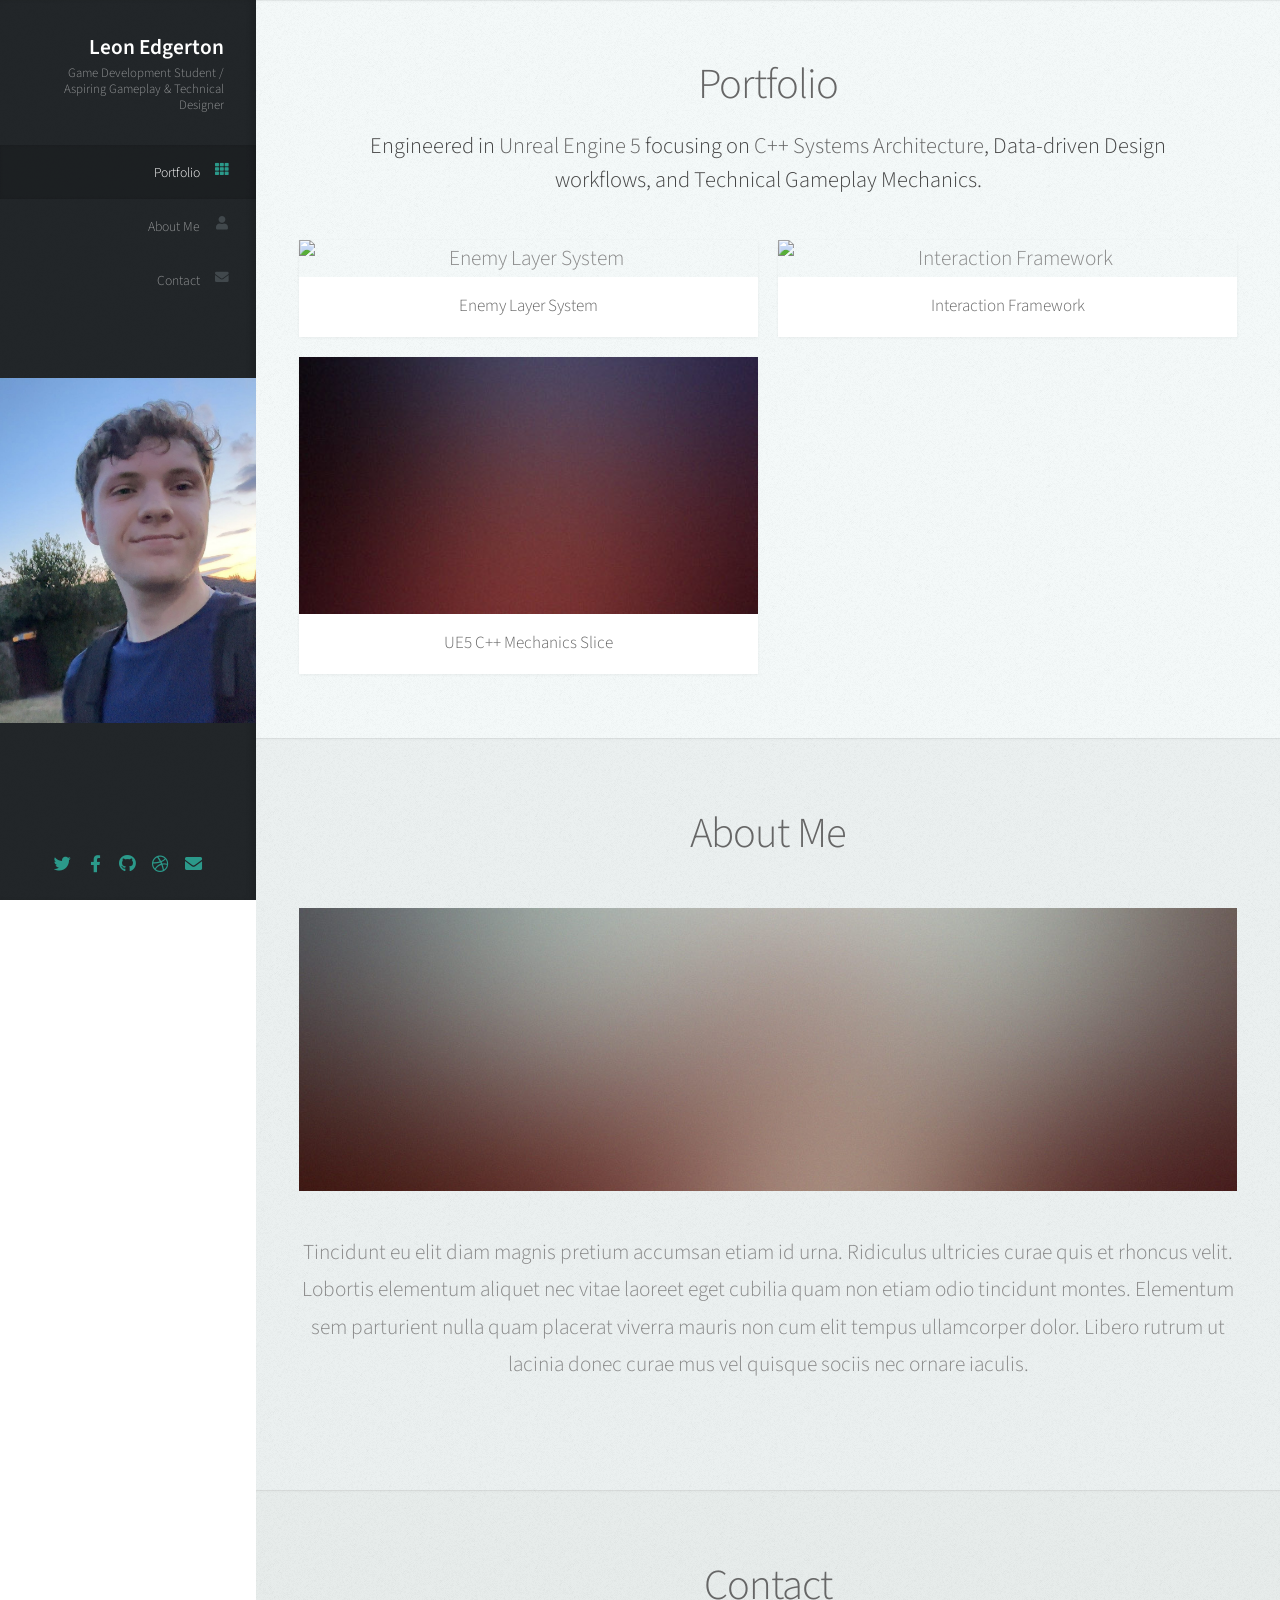
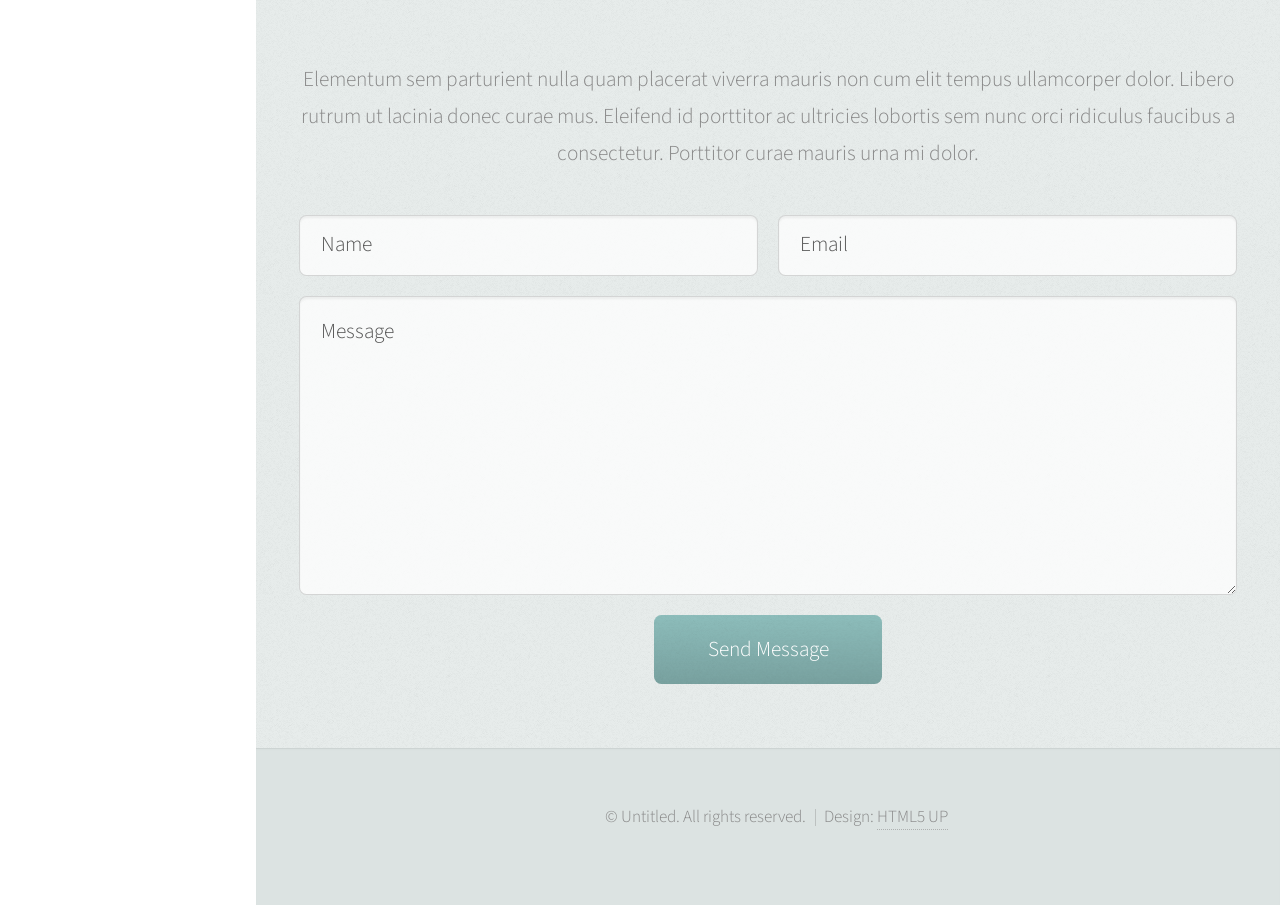
==== commit a14895b7: "Updated Cols and colors" ====
--- a/index.html
+++ b/index.html
@@ -21,19 +21,18 @@
 					<!-- Logo -->
 						<div id="logo">
 							<h1 id="title">Leon Edgerton</h1>
-							<p>Game Development Student / Aspiring Gameplay Programmer & Technical Designer</p>
+							<p>Game Development Student / Aspiring Gameplay & Technical Designer</p>
 						</div>
 
 					<!-- Nav -->
 						<nav id="nav">
 							<ul>
-								<li><a href="#top" id="top-link"><span class="icon solid fa-home">Home</span></a></li>
 								<li><a href="#portfolio" id="portfolio-link"><span class="icon solid fa-th">Portfolio</span></a></li>
 								<li><a href="#about" id="about-link"><span class="icon solid fa-user">About Me</span></a></li>
 								<li><a href="#contact" id="contact-link"><span class="icon solid fa-envelope">Contact</span></a></li>
 							</ul>
 
-							<div style="text-align: center; margin-top: 20px;">
+							<div style="text-align: center; margin-top: 70px;">
 								<span class="image avatar48">
 									<img src="images/pic01.png" alt="" />
 								</span>
@@ -60,84 +59,60 @@
 		<!-- Main -->
 			<div id="main">
 
-				<!-- Intro -->
-					<section id="top" class="one dark cover">
-						<div class="container">
-							
-							<header>
-								<h2 class="alt">Hi! I'm <strong>Leon Edgerton</strong>, a <a href="https://www.staffs.ac.uk/course/computer-games-development-bsc">Computer Games Development Student</a> at Staffordshire University, Stoke-on-Trent. <br />
-								 <a href="http://html5up.net"></a></h2>
-								<p>Welcome! This site will tell you about my background<br />
-								and showcase the highlights of my development work.</p>
-							</header>
+				<!-- Portfolio -->
+				<section id="portfolio" class="two" style="padding-top: 2.5em !important;">
+					<div class="container">
 
-							<footer>
-								<a href="#portfolio" class="button scrolly">Get Started</a>
-							</footer>
+						<header style="margin-bottom: 2em !important;">
+							<h2 style="margin-bottom: 0.3em !important;">Portfolio</h2>
+							<p style="font-size: 1.05em; color: #444; max-width: 800px; margin: 0 auto; line-height: 1.5;">
+								Engineered in <strong>Unreal Engine 5</strong> focusing on <strong>C++ Systems Architecture</strong>,
+								Data-driven Design workflows, and Technical Gameplay Mechanics.
+							</p>
+						</header>
 
-						</div>
-					</section>
+						<div class="row">
 
-				<!-- Portfolio -->
-					<section id="portfolio" class="two">
-						<div class="container">
+							<!-- System 1 -->
+							<div class="col-6 col-12-mobile">
+								<article class="item">
+									<a href="#" class="image fit">
+										<img src="images/pic02.jpg" alt="Enemy Layer System" />
+									</a>
+									<header>
+										<h3>Enemy Layer System</h3>
+									</header>
+								</article>
+							</div>
 
-							<header>
-								<h2>Portfolio</h2>
-							</header>
+							<!-- System 2 -->
+							<div class="col-6 col-12-mobile">
+								<article class="item">
+									<a href="#" class="image fit">
+										<img src="images/pic03.jpg" alt="Interaction Framework" />
+									</a>
+									<header>
+										<h3>Interaction Framework</h3>
+									</header>
+								</article>
+							</div>
 
-							<p>Vitae natoque dictum etiam semper magnis enim feugiat convallis convallis
-							egestas rhoncus ridiculus in quis risus amet curabitur tempor orci penatibus.
-							Tellus erat mauris ipsum fermentum etiam vivamus eget. Nunc nibh morbi quis
-							fusce hendrerit lacus ridiculus.</p>
-
-							<div class="row">
-								<div class="col-4 col-12-mobile">
-									<article class="item">
-										<a href="#" class="image fit"><img src="images/pic02.jpg" alt="" /></a>
-										<header>
-											<h3>Ipsum Feugiat</h3>
-										</header>
-									</article>
-									<article class="item">
-										<a href="#" class="image fit"><img src="images/pic03.jpg" alt="" /></a>
-										<header>
-											<h3>Rhoncus Semper</h3>
-										</header>
-									</article>
-								</div>
-								<div class="col-4 col-12-mobile">
-									<article class="item">
-										<a href="#" class="image fit"><img src="images/pic04.jpg" alt="" /></a>
-										<header>
-											<h3>Magna Nullam</h3>
-										</header>
-									</article>
-									<article class="item">
-										<a href="#" class="image fit"><img src="images/pic05.jpg" alt="" /></a>
-										<header>
-											<h3>Natoque Vitae</h3>
-										</header>
-									</article>
-								</div>
-								<div class="col-4 col-12-mobile">
-									<article class="item">
-										<a href="#" class="image fit"><img src="images/pic06.jpg" alt="" /></a>
-										<header>
-											<h3>Dolor Penatibus</h3>
-										</header>
-									</article>
-									<article class="item">
-										<a href="#" class="image fit"><img src="images/pic07.jpg" alt="" /></a>
-										<header>
-											<h3>Orci Convallis</h3>
-										</header>
-									</article>
-								</div>
+							<!-- System 3 / Upcoming C++ Project -->
+							<div class="col-6 col-12-mobile">
+								<article class="item">
+									<a href="#" class="image fit">
+										<img src="images/pic05.jpg" alt="UE5 C++ Tooling & Mechanics" />
+									</a>
+									<header>
+										<h3>UE5 C++ Mechanics Slice</h3>
+									</header>
+								</article>
 							</div>
 
 						</div>
-					</section>
+
+					</div>
+				</section>
 
 				<!-- About Me -->
 					<section id="about" class="three">
--- a/assets/css/main.css
+++ b/assets/css/main.css
@@ -2083,7 +2083,7 @@
 		}
 
 			#header .icons a {
-				color: #41484c;
+				color: #2b998a;
 				-moz-transition: color 0.35s ease-in-out;
 				-webkit-transition: color 0.35s ease-in-out;
 				-ms-transition: color 0.35s ease-in-out;
@@ -2169,7 +2169,7 @@
 				}
 
 					#nav ul li a.active span:before {
-						color: #e27689;
+						color: #2b998a;
 					}
 
 /* Footer */
@@ -2630,4 +2630,44 @@
 					margin-top: 0;
 				}
 
+/* Force card wrappers in a row to stretch to equal height */
+#portfolio .row > [class*="col-"] {
+    display: flex !important;
+}
+
+/* Force each box container to match height and stack cleanly */
+#portfolio .item {
+    display: flex !important;
+    flex-direction: column !important;
+    width: 100% !important;
+    height: 100% !important;
+    margin-bottom: 30px !important;
+    background: #ffffff !important;
+    border-radius: 4px !important;
+    overflow: hidden !important;
+}
+
+/* Lock the image container to a fixed widescreen box */
+#portfolio .item .image {
+    display: block !important;
+    width: 100% !important;
+    height: 200px !important; /* Fixed image display height */
+    overflow: hidden !important;
+    margin: 0 !important;
+}
+
+/* Crop image cleanly without stretching or distortion */
+#portfolio .item .image img {
+    width: 100% !important;
+    height: 100% !important;
+    object-fit: cover !important; /* Clips taller images like pic04.jpg perfectly */
+}
+
+/* Align text titles cleanly at the bottom of the card */
+#portfolio .item header {
+    margin-top: auto !important;
+    padding: 15px !important;
+    text-align: center !important;
+}
+
 	}
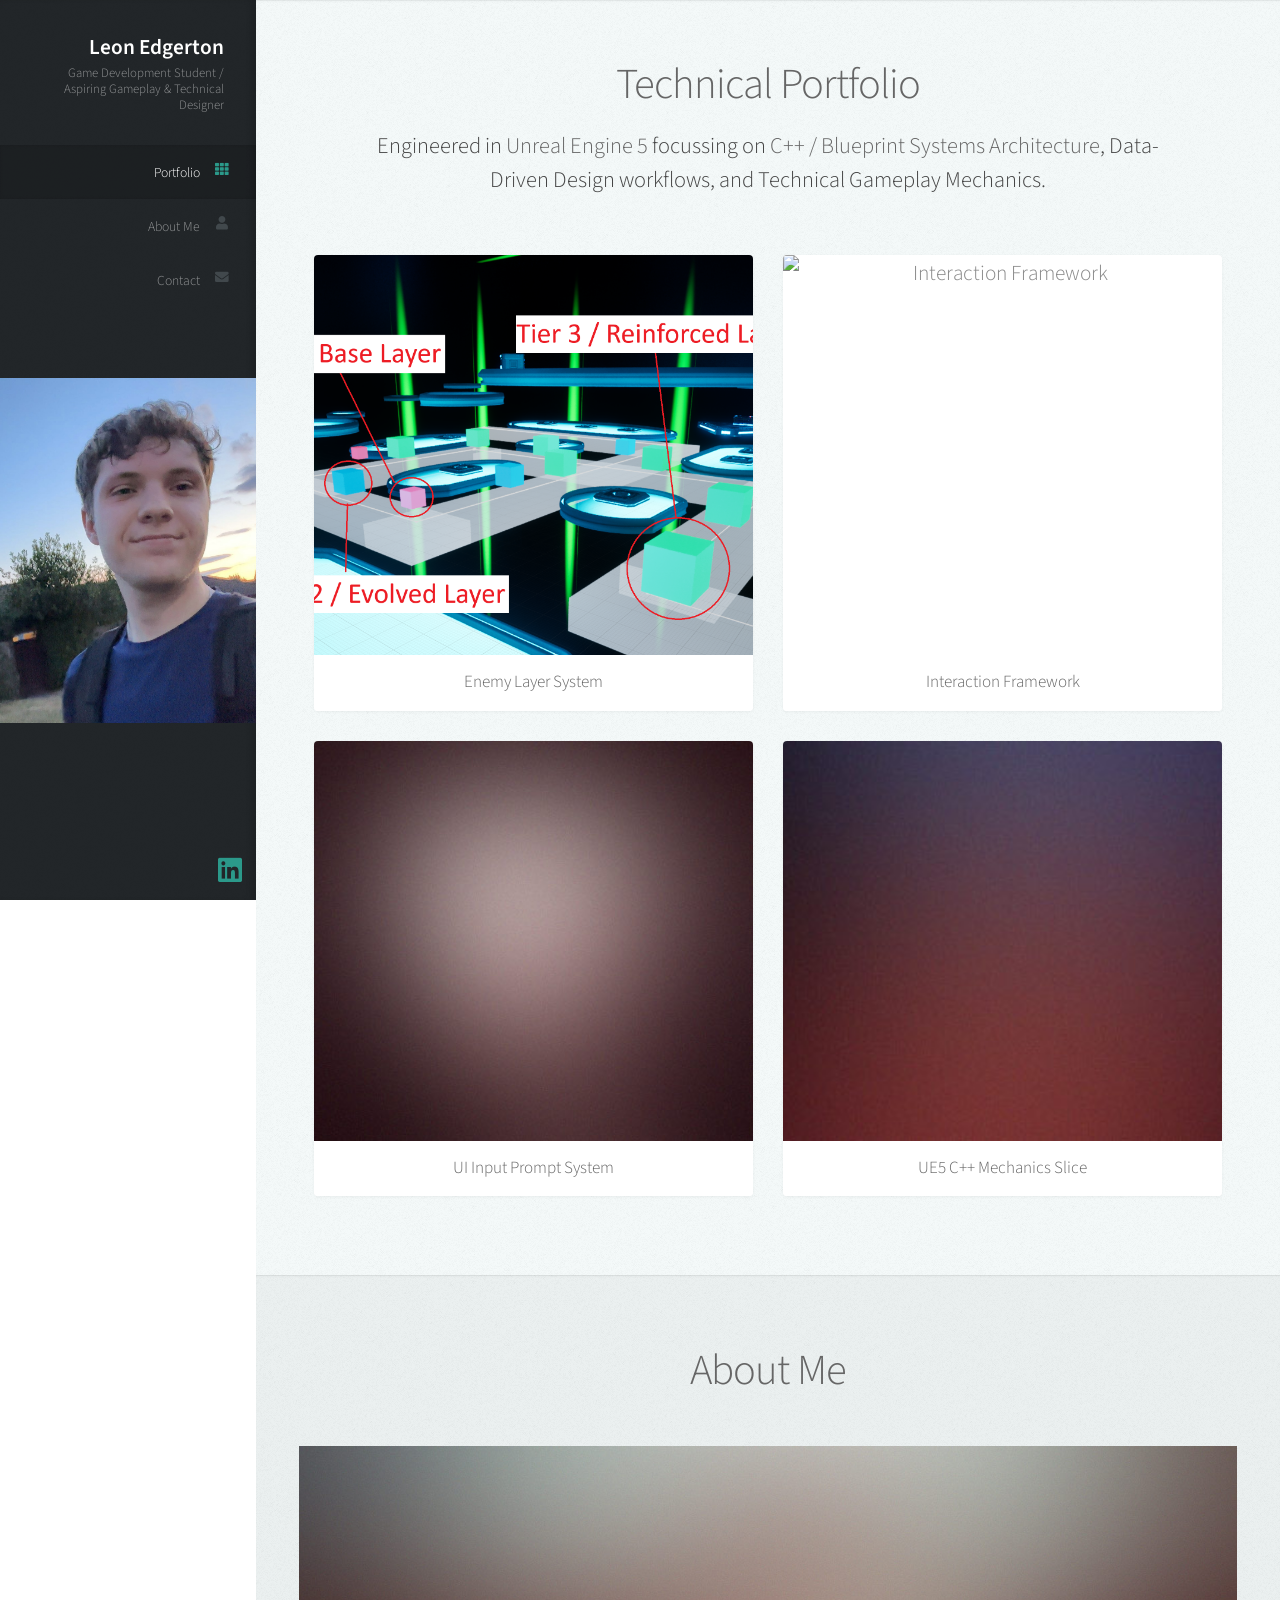
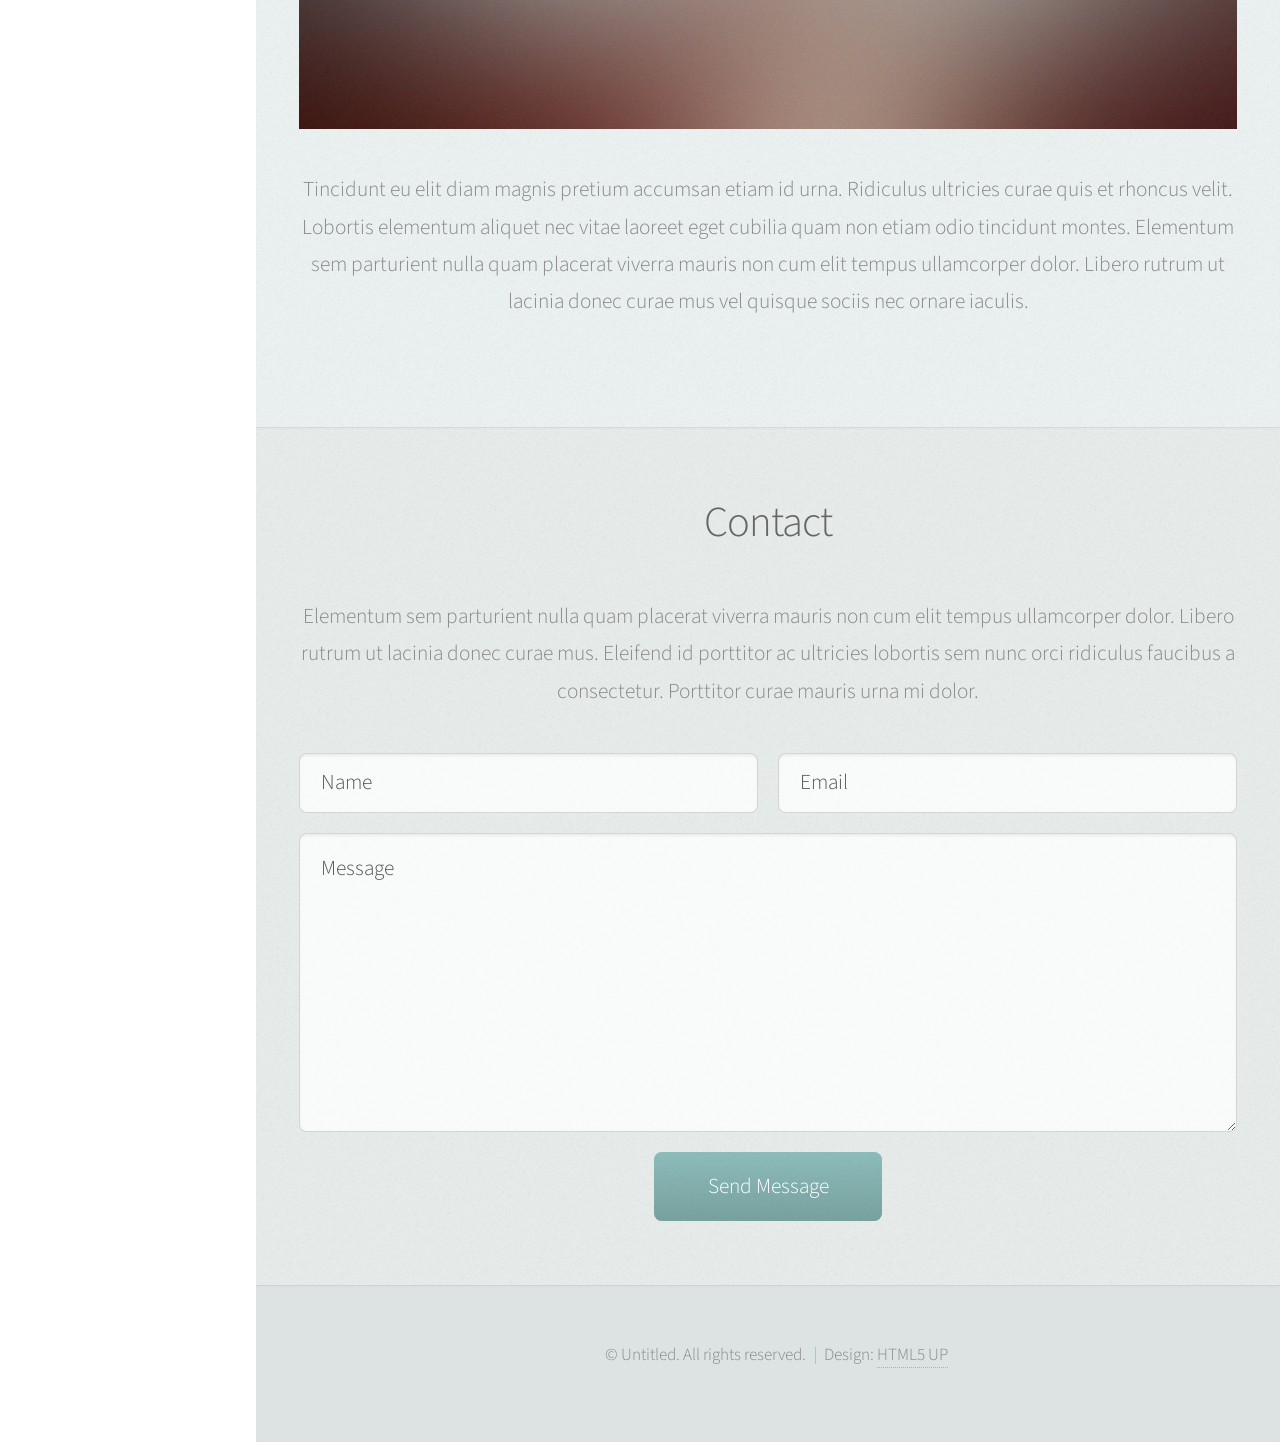
==== commit e5acfa83: "Added portfolio piece" ====
--- a/index.html
+++ b/index.html
@@ -6,7 +6,7 @@
 -->
 <html>
 	<head>
-		<title>Prologue by HTML5 UP</title>
+		<title>Portfolio - Leon Edgerton</title>
 		<meta charset="utf-8" />
 		<meta name="viewport" content="width=device-width, initial-scale=1, user-scalable=no" />
 		<link rel="stylesheet" href="assets/css/main.css" />
@@ -41,17 +41,15 @@
 
 				</div>
 
-				<div class="bottom">
-
+				<div class="bottom" style="padding-right: 0.1em !important; padding-bottom: 0.1em !important;">
 					<!-- Social Icons -->
-						<ul class="icons">
-							<li><a href="#" class="icon brands fa-twitter"><span class="label">Twitter</span></a></li>
-							<li><a href="#" class="icon brands fa-facebook-f"><span class="label">Facebook</span></a></li>
-							<li><a href="#" class="icon brands fa-github"><span class="label">Github</span></a></li>
-							<li><a href="#" class="icon brands fa-dribbble"><span class="label">Dribbble</span></a></li>
-							<li><a href="#" class="icon solid fa-envelope"><span class="label">Email</span></a></li>
-						</ul>
-
+					<ul class="icons" style="display: flex !important; justify-content: flex-end !important; align-items: center !important; margin: 0 !important; width: 100% !important;">
+						<li>
+							<a href="https://www.linkedin.com/in/leon-edgerton-b7a861255/" class="icon brands fa-linkedin" target="_blank" rel="noopener noreferrer" style="font-size: 1.6em !important;">
+								<span class="label">LinkedIn</span>
+							</a>
+						</li>
+					</ul>
 				</div>
 
 			</div>
@@ -64,47 +62,63 @@
 					<div class="container">
 
 						<header style="margin-bottom: 2em !important;">
-							<h2 style="margin-bottom: 0.3em !important;">Portfolio</h2>
+							<h2 style="margin-bottom: 0.3em !important;">Technical Portfolio</h2>
 							<p style="font-size: 1.05em; color: #444; max-width: 800px; margin: 0 auto; line-height: 1.5;">
-								Engineered in <strong>Unreal Engine 5</strong> focusing on <strong>C++ Systems Architecture</strong>,
-								Data-driven Design workflows, and Technical Gameplay Mechanics.
+								Engineered in <strong>Unreal Engine 5</strong> focussing on <strong>C++ / Blueprint Systems Architecture</strong>,
+								Data-Driven Design workflows, and Technical Gameplay Mechanics.
 							</p>
 						</header>
 
-						<div class="row">
+						<div class="row" style="display: flex !important; flex-wrap: wrap !important; width: 100% !important; margin: 0 !important;">
 
 							<!-- System 1 -->
-							<div class="col-6 col-12-mobile">
-								<article class="item">
-									<a href="#" class="image fit">
-										<img src="images/pic02.jpg" alt="Enemy Layer System" />
-									</a>
-									<header>
-										<h3>Enemy Layer System</h3>
+							<div class="col-6 col-12-mobile" style="display: flex !important; flex: 1 1 0px !important; width: 50% !important; box-sizing: border-box !important; padding: 15px !important;">
+								<article class="item" style="width: 100% !important; display: flex !important; flex-direction: column !important; background: #fff !important; border-radius: 4px !important; overflow: hidden !important;">
+									<a href="enemy-system.html" class="image fit" style="height: 400px !important; width: 100% !important; overflow: hidden !important; margin: 0 !important; display: block !important;">
+										<img src="images/pic02.png" alt="Enemy Layer System" style="width: 100% !important; height: 100% !important; object-fit: cover !important; display: block !important;" />
+									</a>
+									<header style="margin-top: auto !important; padding: 15px !important; text-align: center !important;">
+										<h3 style="margin: 0 !important;">Enemy Layer System</h3>
 									</header>
 								</article>
 							</div>
 
 							<!-- System 2 -->
-							<div class="col-6 col-12-mobile">
-								<article class="item">
-									<a href="#" class="image fit">
-										<img src="images/pic03.jpg" alt="Interaction Framework" />
-									</a>
-									<header>
-										<h3>Interaction Framework</h3>
-									</header>
-								</article>
-							</div>
-
-							<!-- System 3 / Upcoming C++ Project -->
-							<div class="col-6 col-12-mobile">
-								<article class="item">
-									<a href="#" class="image fit">
-										<img src="images/pic05.jpg" alt="UE5 C++ Tooling & Mechanics" />
-									</a>
-									<header>
-										<h3>UE5 C++ Mechanics Slice</h3>
+							<div class="col-6 col-12-mobile" style="display: flex !important; flex: 1 1 0px !important; width: 50% !important; box-sizing: border-box !important; padding: 15px !important;">
+								<article class="item" style="width: 100% !important; display: flex !important; flex-direction: column !important; background: #fff !important; border-radius: 4px !important; overflow: hidden !important;">
+									<a href="#" class="image fit" style="height: 400px !important; width: 100% !important; overflow: hidden !important; margin: 0 !important; display: block !important;">
+										<img src="images/pic03.jpg" alt="Interaction Framework" style="width: 100% !important; height: 100% !important; object-fit: cover !important; display: block !important;" />
+									</a>
+									<header style="margin-top: auto !important; padding: 15px !important; text-align: center !important;">
+										<h3 style="margin: 0 !important;">Interaction Framework</h3>
+									</header>
+								</article>
+							</div>
+
+						</div>
+
+						<div class="row" style="display: flex !important; flex-wrap: wrap !important; width: 100% !important; margin: 0 !important;">
+
+							<!-- System 3 -->
+							<div class="col-6 col-12-mobile" style="display: flex !important; flex: 1 1 0px !important; width: 50% !important; box-sizing: border-box !important; padding: 15px !important;">
+								<article class="item" style="width: 100% !important; display: flex !important; flex-direction: column !important; background: #fff !important; border-radius: 4px !important; overflow: hidden !important;">
+									<a href="#" class="image fit" style="height: 400px !important; width: 100% !important; overflow: hidden !important; margin: 0 !important; display: block !important;">
+										<img src="images/pic04.jpg" alt="UI Input Prompt System" style="width: 100% !important; height: 100% !important; object-fit: cover !important; display: block !important;" />
+									</a>
+									<header style="margin-top: auto !important; padding: 15px !important; text-align: center !important;">
+										<h3 style="margin: 0 !important;">UI Input Prompt System</h3>
+									</header>
+								</article>
+							</div>
+
+							<!-- System 4 -->
+							<div class="col-6 col-12-mobile" style="display: flex !important; flex: 1 1 0px !important; width: 50% !important; box-sizing: border-box !important; padding: 15px !important;">
+								<article class="item" style="width: 100% !important; display: flex !important; flex-direction: column !important; background: #fff !important; border-radius: 4px !important; overflow: hidden !important;">
+									<a href="#" class="image fit" style="height: 400px !important; width: 100% !important; overflow: hidden !important; margin: 0 !important; display: block !important;">
+										<img src="images/pic05.jpg" alt="UE5 C++ Mechanics Slice" style="width: 100% !important; height: 100% !important; object-fit: cover !important; display: block !important;" />
+									</a>
+									<header style="margin-top: auto !important; padding: 15px !important; text-align: center !important;">
+										<h3 style="margin: 0 !important;">UE5 C++ Mechanics Slice</h3>
 									</header>
 								</article>
 							</div>
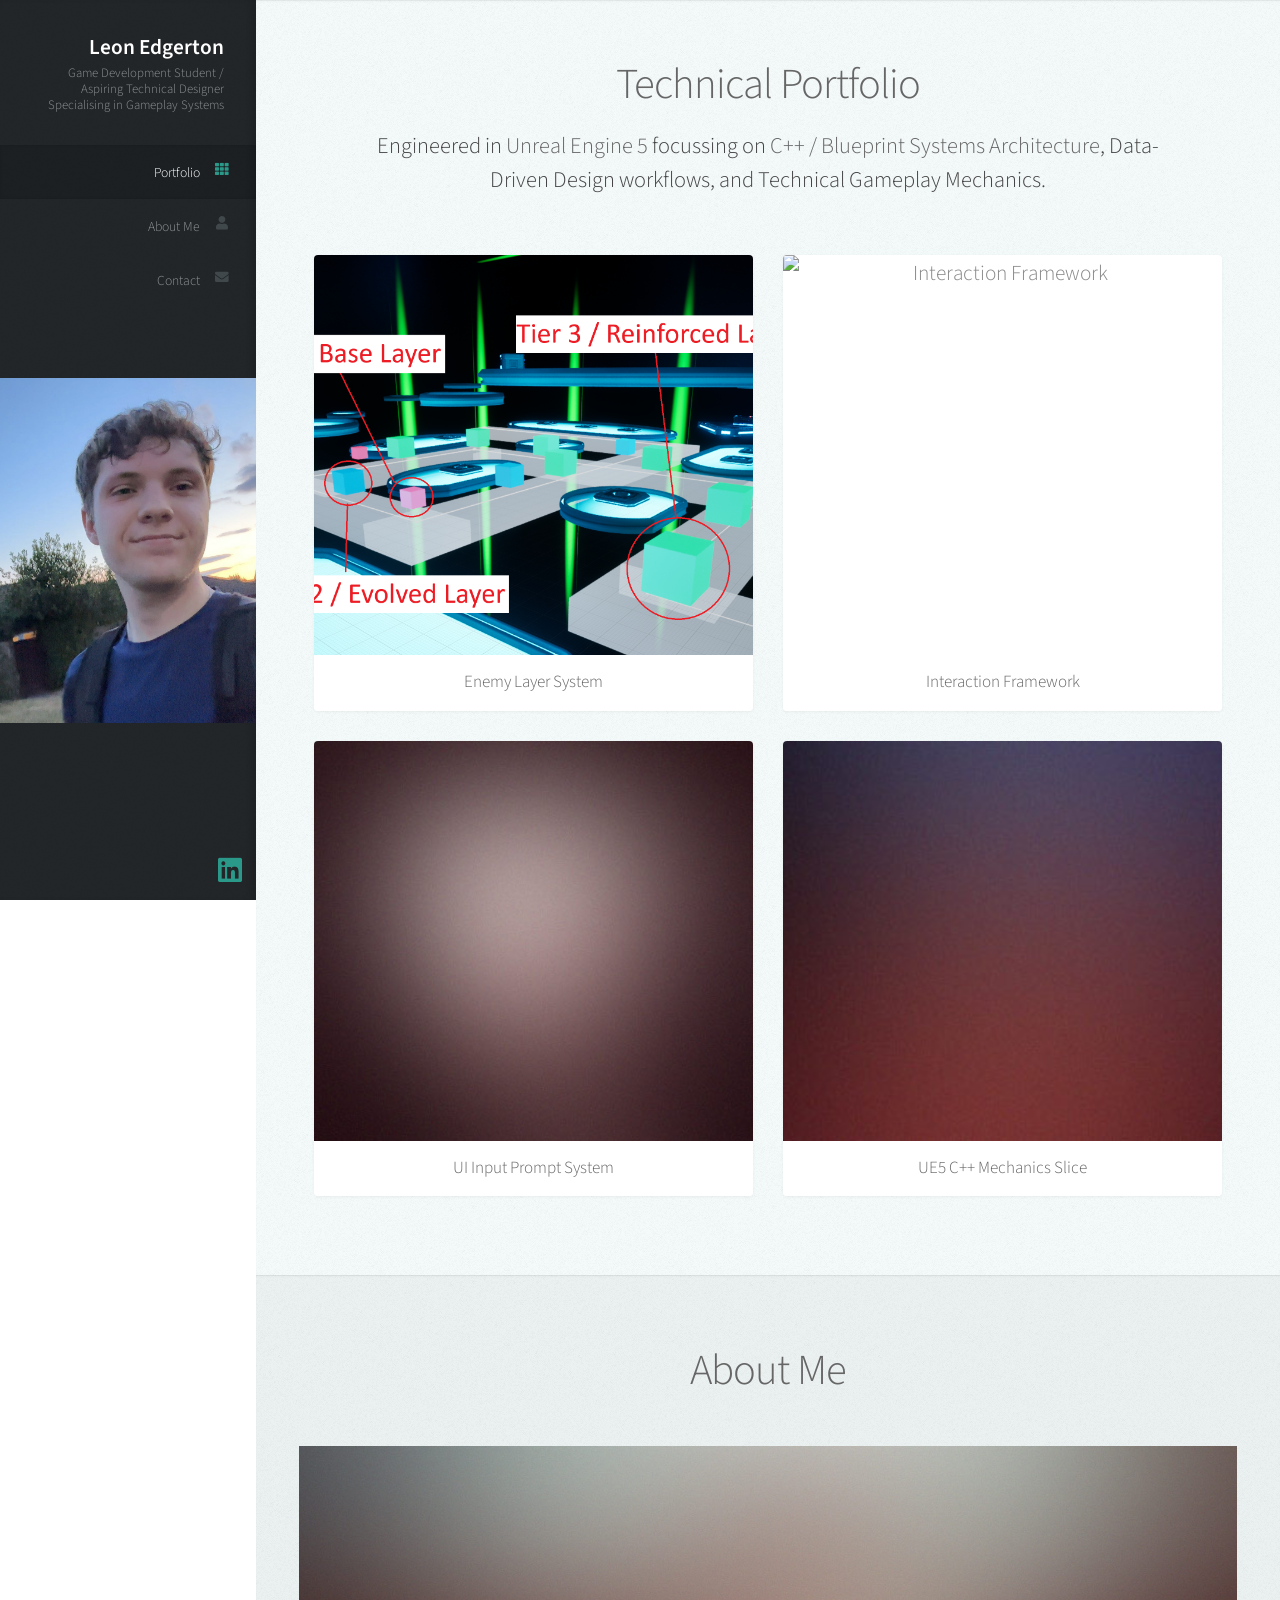
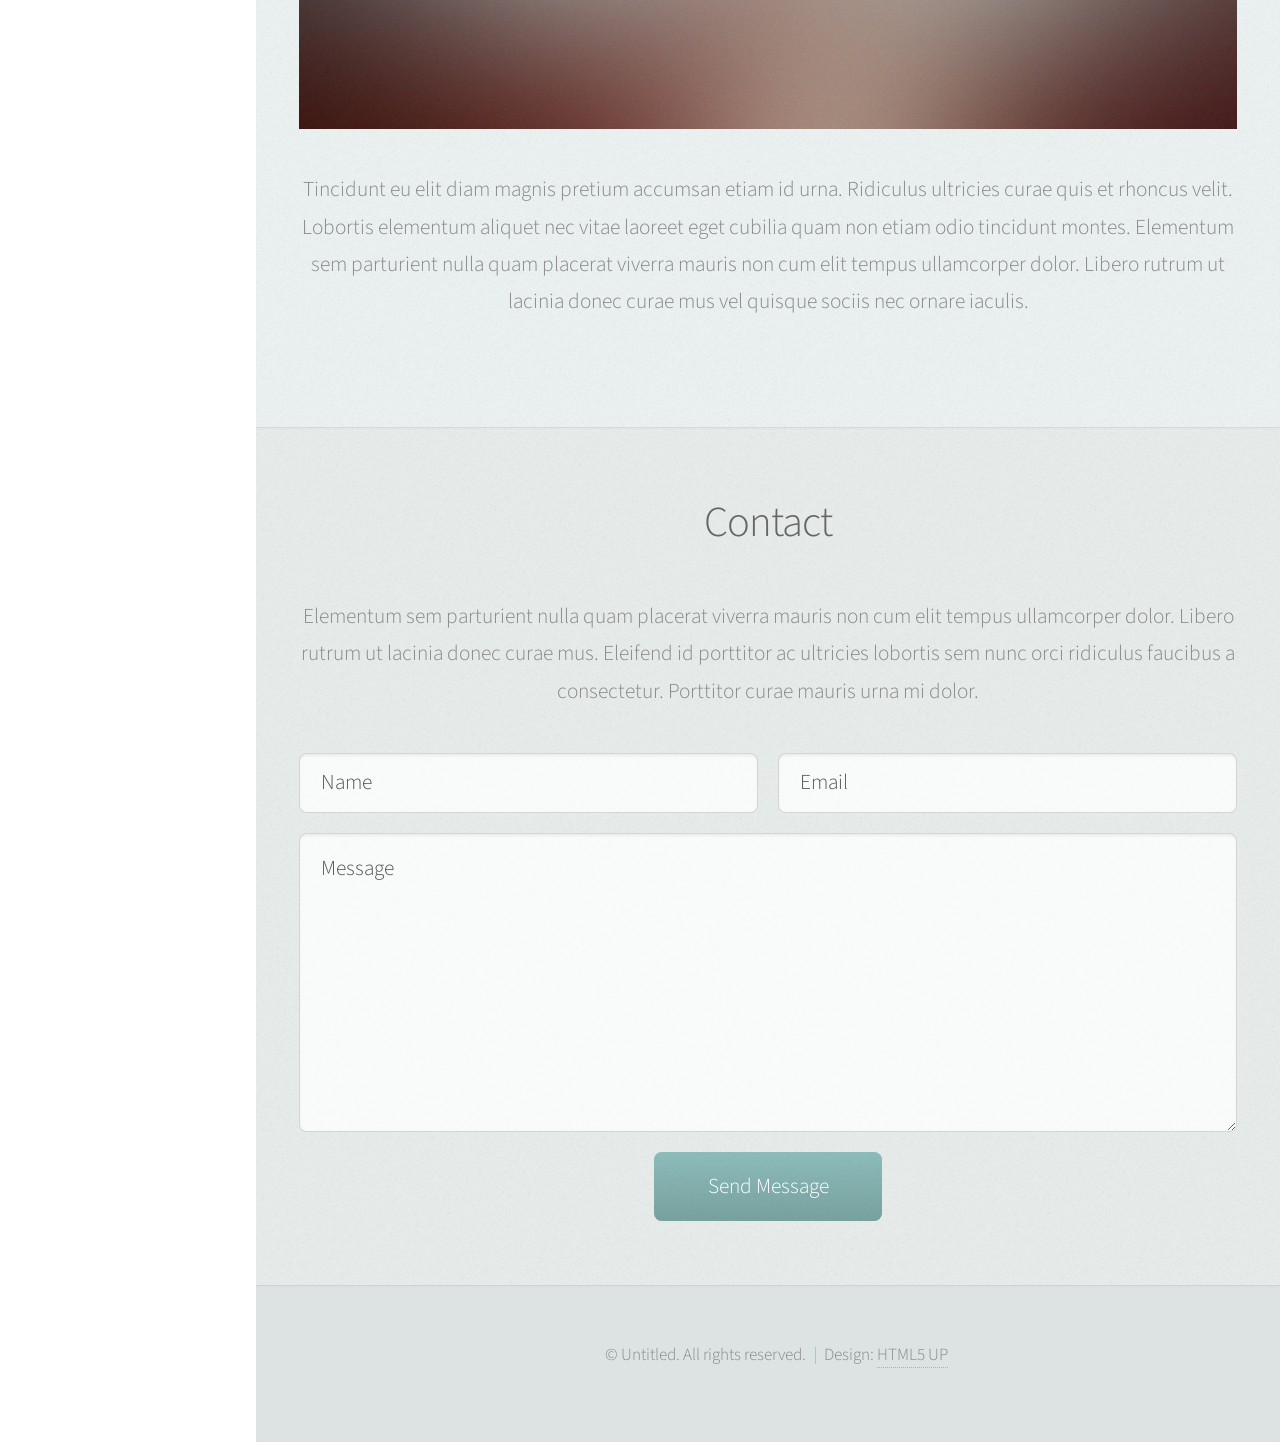
==== commit e236813c: "Update" ====
--- a/index.html
+++ b/index.html
@@ -21,7 +21,7 @@
 					<!-- Logo -->
 						<div id="logo">
 							<h1 id="title">Leon Edgerton</h1>
-							<p>Game Development Student / Aspiring Gameplay & Technical Designer</p>
+							<p>Game Development Student / Aspiring Technical Designer Specialising in Gameplay Systems</p>
 						</div>
 
 					<!-- Nav -->
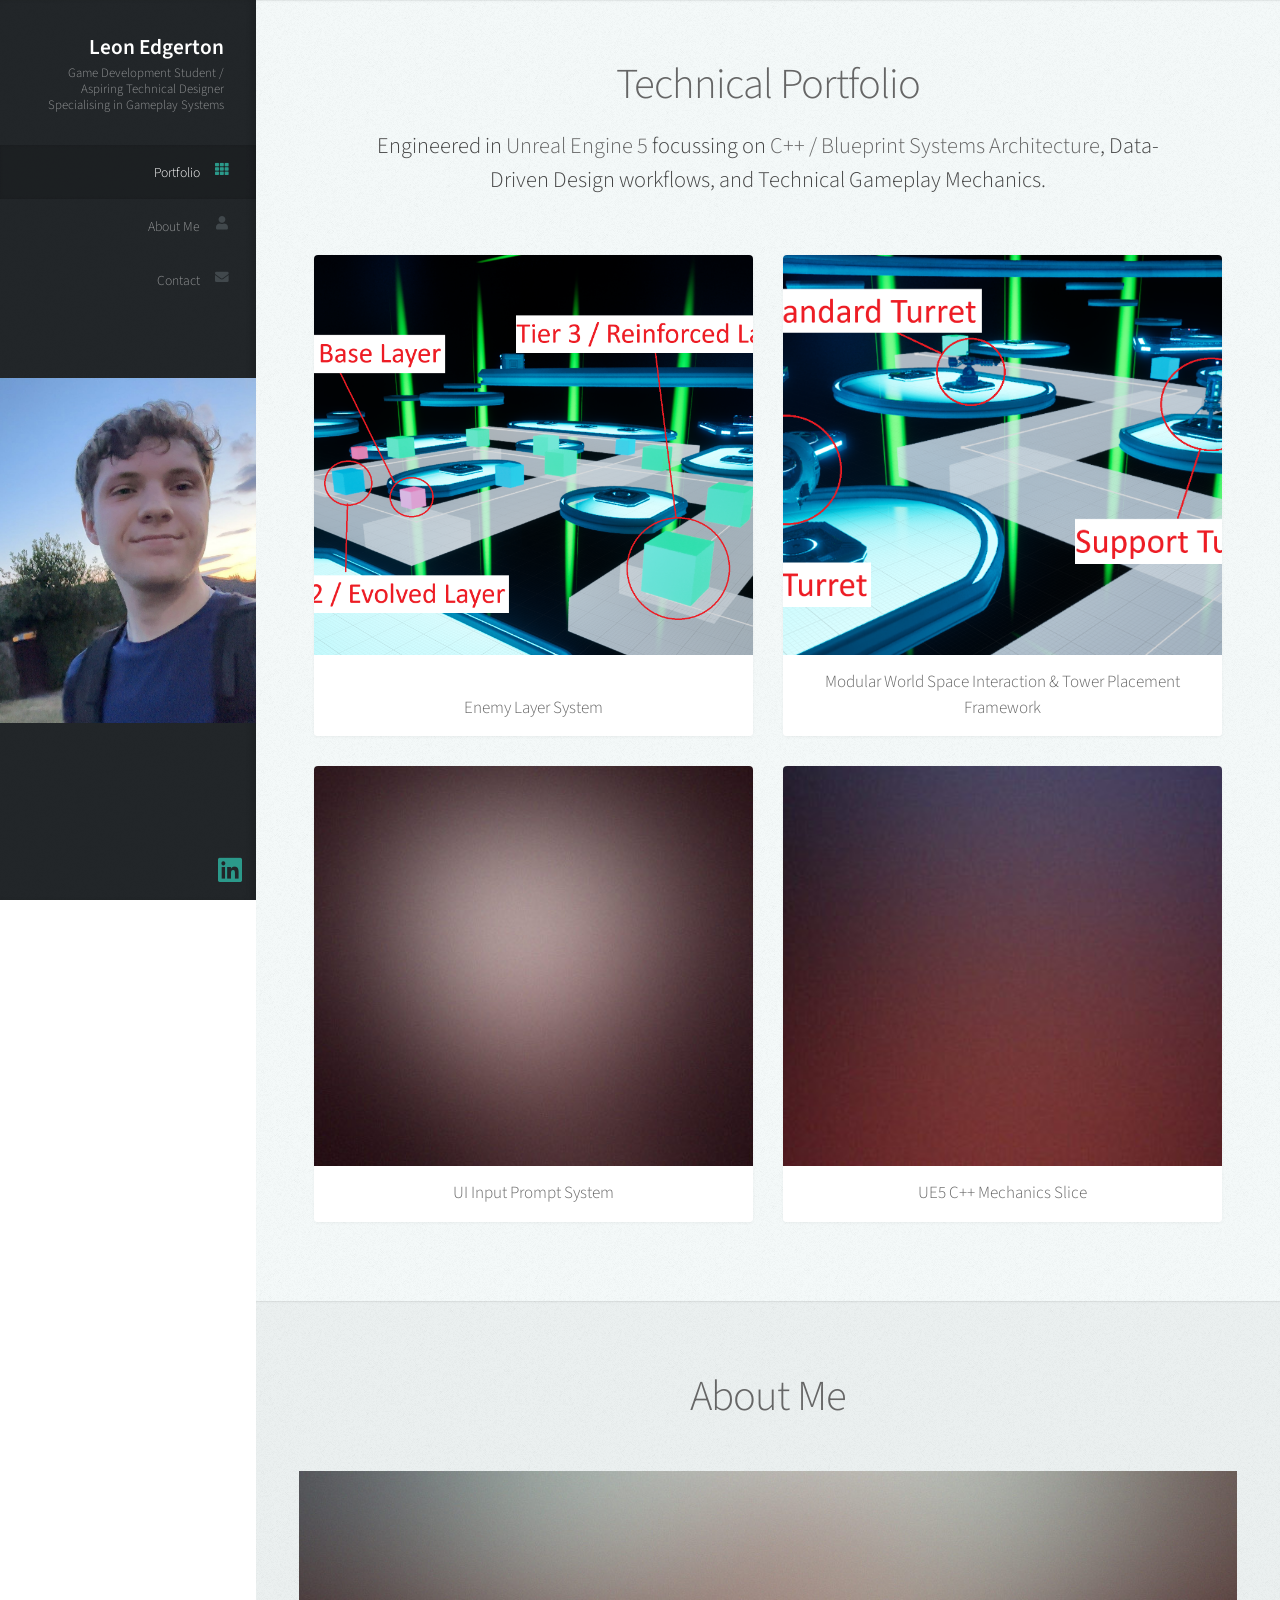
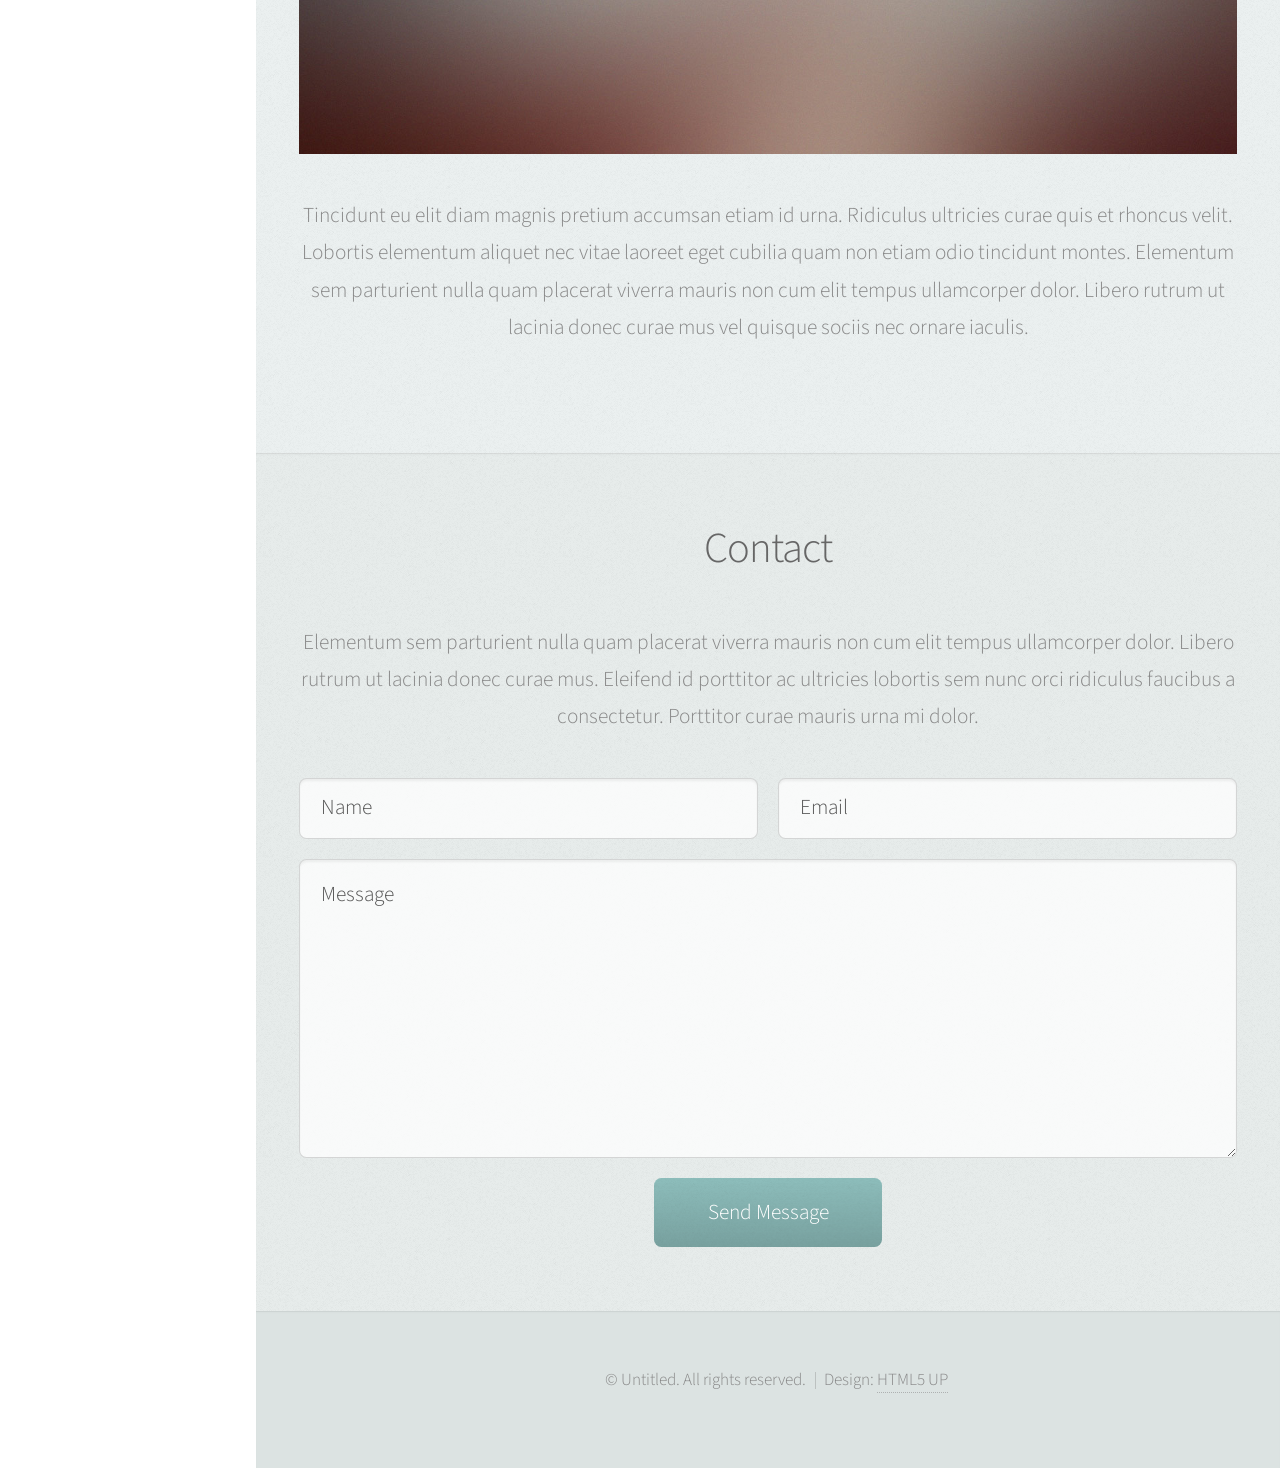
==== commit e92b1fc6: "Started second piece" ====
--- a/index.html
+++ b/index.html
@@ -87,10 +87,10 @@
 							<div class="col-6 col-12-mobile" style="display: flex !important; flex: 1 1 0px !important; width: 50% !important; box-sizing: border-box !important; padding: 15px !important;">
 								<article class="item" style="width: 100% !important; display: flex !important; flex-direction: column !important; background: #fff !important; border-radius: 4px !important; overflow: hidden !important;">
 									<a href="#" class="image fit" style="height: 400px !important; width: 100% !important; overflow: hidden !important; margin: 0 !important; display: block !important;">
-										<img src="images/pic03.jpg" alt="Interaction Framework" style="width: 100% !important; height: 100% !important; object-fit: cover !important; display: block !important;" />
-									</a>
-									<header style="margin-top: auto !important; padding: 15px !important; text-align: center !important;">
-										<h3 style="margin: 0 !important;">Interaction Framework</h3>
+										<img src="images/pic03.png" alt="Interaction Framework" style="width: 100% !important; height: 100% !important; object-fit: cover !important; display: block !important;" />
+									</a>
+									<header style="margin-top: auto !important; padding: 15px !important; text-align: center !important;">
+										<h3 style="margin: 0 !important;">Modular World Space Interaction &amp; Tower Placement Framework</h3>
 									</header>
 								</article>
 							</div>
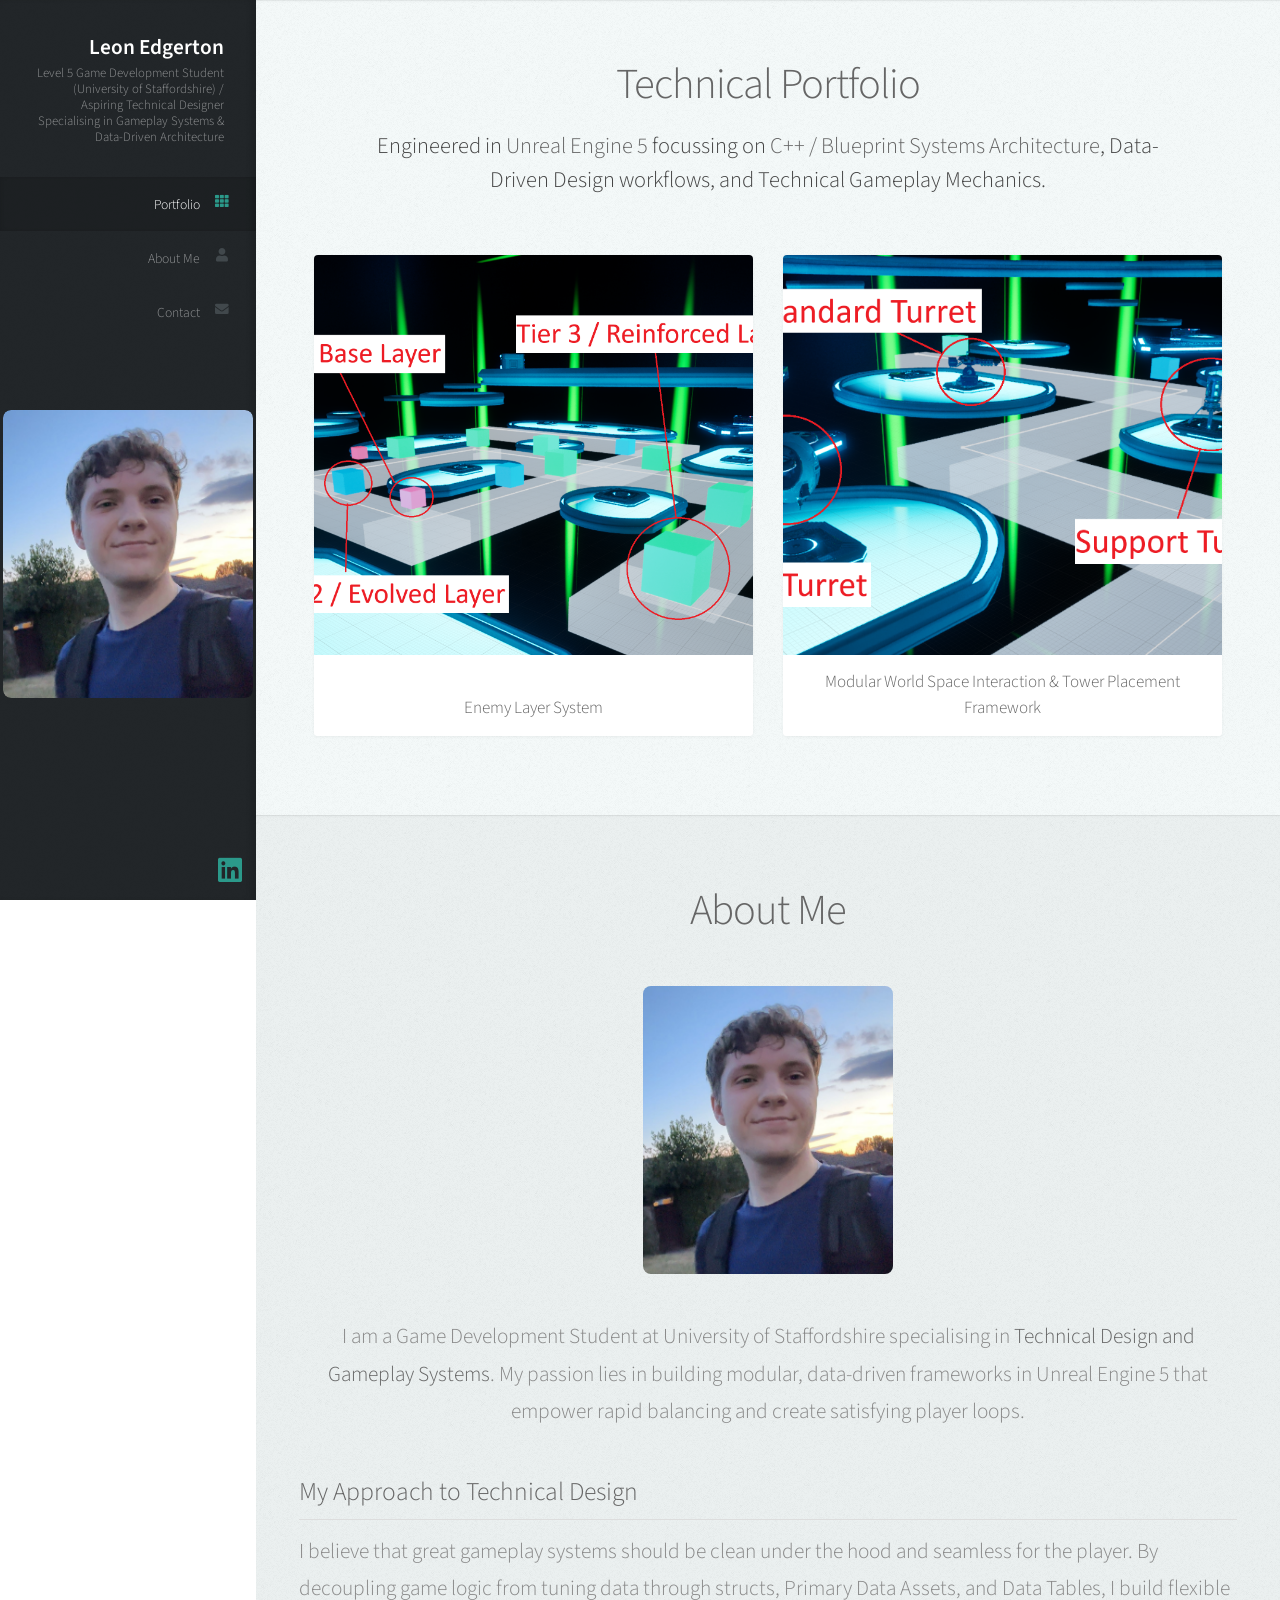
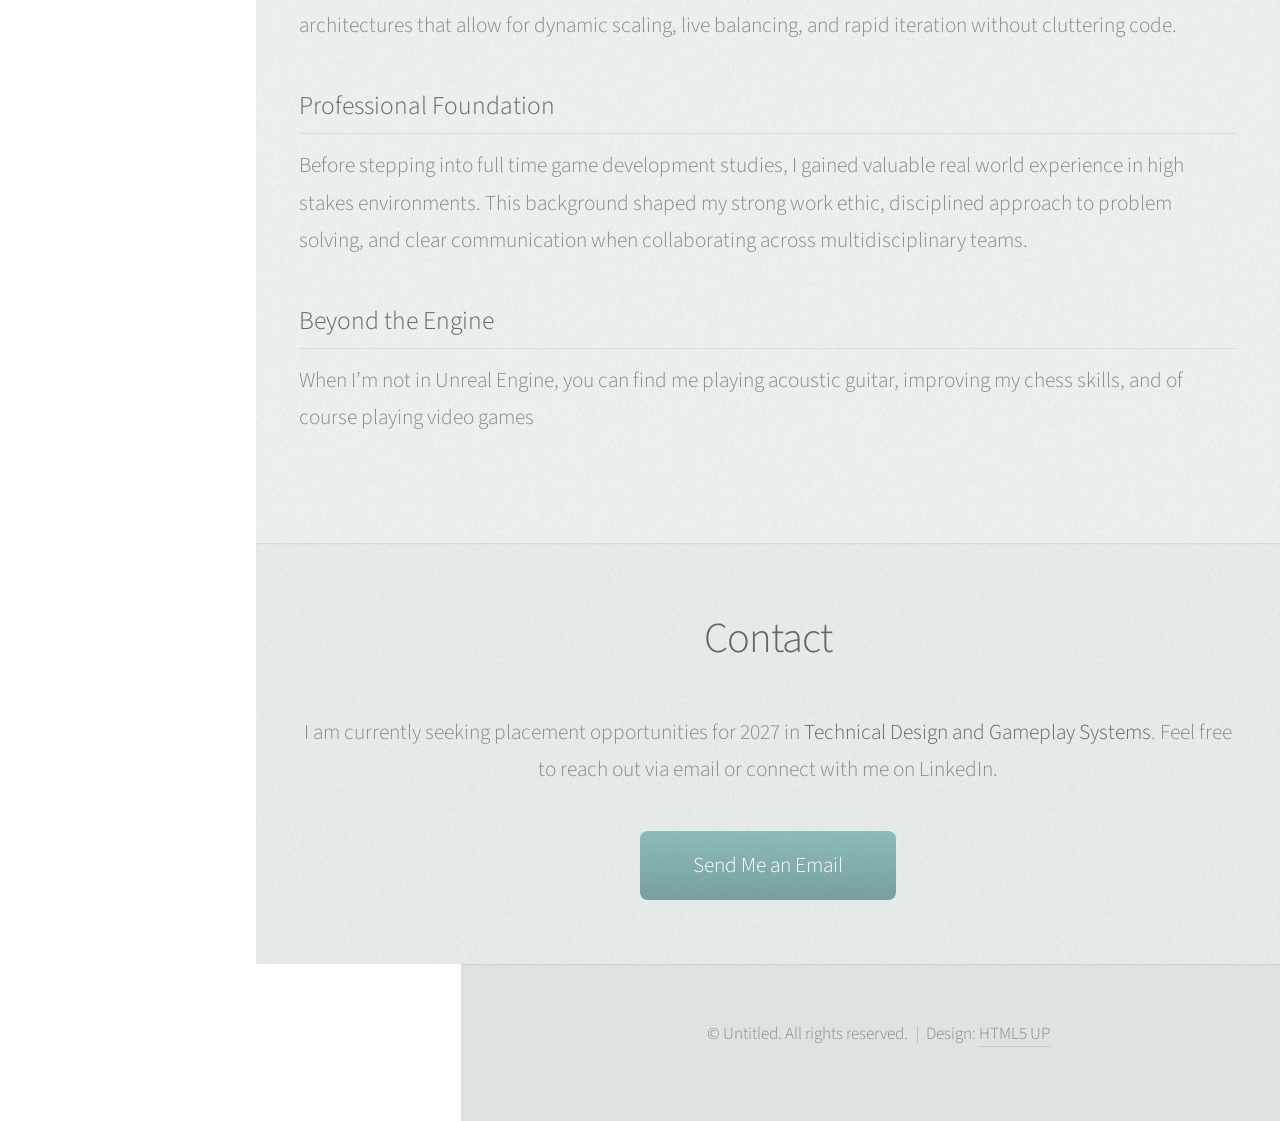
==== commit c5cd4364: "Finalised" ====
--- a/index.html
+++ b/index.html
@@ -21,7 +21,7 @@
 					<!-- Logo -->
 						<div id="logo">
 							<h1 id="title">Leon Edgerton</h1>
-							<p>Game Development Student / Aspiring Technical Designer Specialising in Gameplay Systems</p>
+							<p>Level 5 Game Development Student (University of Staffordshire) / Aspiring Technical Designer Specialising in Gameplay Systems &amp; Data-Driven Architecture</p>
 						</div>
 
 					<!-- Nav -->
@@ -33,8 +33,8 @@
 							</ul>
 
 							<div style="text-align: center; margin-top: 70px;">
-								<span class="image avatar48">
-									<img src="images/pic01.png" alt="" />
+								<span class="image" style="border-radius: 8px !important; overflow: hidden;">
+									<img src="images/pic01.png" alt="Leon Edgerton" style="border-radius: 8px !important; max-width: 250px; width: 100%; height: auto;" />
 								</span>
 							</div>
 						</nav>
@@ -50,8 +50,8 @@
 							</a>
 						</li>
 					</ul>
+					
 				</div>
-
 			</div>
 
 		<!-- Main -->
@@ -86,7 +86,7 @@
 							<!-- System 2 -->
 							<div class="col-6 col-12-mobile" style="display: flex !important; flex: 1 1 0px !important; width: 50% !important; box-sizing: border-box !important; padding: 15px !important;">
 								<article class="item" style="width: 100% !important; display: flex !important; flex-direction: column !important; background: #fff !important; border-radius: 4px !important; overflow: hidden !important;">
-									<a href="#" class="image fit" style="height: 400px !important; width: 100% !important; overflow: hidden !important; margin: 0 !important; display: block !important;">
+									<a href="turret_system.html" class="image fit" style="height: 400px !important; width: 100% !important; overflow: hidden !important; margin: 0 !important; display: block !important;">
 										<img src="images/pic03.png" alt="Interaction Framework" style="width: 100% !important; height: 100% !important; object-fit: cover !important; display: block !important;" />
 									</a>
 									<header style="margin-top: auto !important; padding: 15px !important; text-align: center !important;">
@@ -100,7 +100,7 @@
 						<div class="row" style="display: flex !important; flex-wrap: wrap !important; width: 100% !important; margin: 0 !important;">
 
 							<!-- System 3 -->
-							<div class="col-6 col-12-mobile" style="display: flex !important; flex: 1 1 0px !important; width: 50% !important; box-sizing: border-box !important; padding: 15px !important;">
+							<!--<div class="col-6 col-12-mobile" style="display: flex !important; flex: 1 1 0px !important; width: 50% !important; box-sizing: border-box !important; padding: 15px !important;">
 								<article class="item" style="width: 100% !important; display: flex !important; flex-direction: column !important; background: #fff !important; border-radius: 4px !important; overflow: hidden !important;">
 									<a href="#" class="image fit" style="height: 400px !important; width: 100% !important; overflow: hidden !important; margin: 0 !important; display: block !important;">
 										<img src="images/pic04.jpg" alt="UI Input Prompt System" style="width: 100% !important; height: 100% !important; object-fit: cover !important; display: block !important;" />
@@ -109,10 +109,10 @@
 										<h3 style="margin: 0 !important;">UI Input Prompt System</h3>
 									</header>
 								</article>
-							</div>
+							</div> -->
 
 							<!-- System 4 -->
-							<div class="col-6 col-12-mobile" style="display: flex !important; flex: 1 1 0px !important; width: 50% !important; box-sizing: border-box !important; padding: 15px !important;">
+							<!--<div class="col-6 col-12-mobile" style="display: flex !important; flex: 1 1 0px !important; width: 50% !important; box-sizing: border-box !important; padding: 15px !important;">
 								<article class="item" style="width: 100% !important; display: flex !important; flex-direction: column !important; background: #fff !important; border-radius: 4px !important; overflow: hidden !important;">
 									<a href="#" class="image fit" style="height: 400px !important; width: 100% !important; overflow: hidden !important; margin: 0 !important; display: block !important;">
 										<img src="images/pic05.jpg" alt="UE5 C++ Mechanics Slice" style="width: 100% !important; height: 100% !important; object-fit: cover !important; display: block !important;" />
@@ -121,7 +121,7 @@
 										<h3 style="margin: 0 !important;">UE5 C++ Mechanics Slice</h3>
 									</header>
 								</article>
-							</div>
+							</div> -->
 
 						</div>
 
@@ -129,55 +129,66 @@
 				</section>
 
 				<!-- About Me -->
-					<section id="about" class="three">
-						<div class="container">
-
-							<header>
-								<h2>About Me</h2>
-							</header>
-
-							<a href="#" class="image featured"><img src="images/pic08.jpg" alt="" /></a>
-
-							<p>Tincidunt eu elit diam magnis pretium accumsan etiam id urna. Ridiculus
-							ultricies curae quis et rhoncus velit. Lobortis elementum aliquet nec vitae
-							laoreet eget cubilia quam non etiam odio tincidunt montes. Elementum sem
-							parturient nulla quam placerat viverra mauris non cum elit tempus ullamcorper
-							dolor. Libero rutrum ut lacinia donec curae mus vel quisque sociis nec
-							ornare iaculis.</p>
-
-						</div>
-					</section>
+				<section id="about" class="three">
+					<div class="container">
+
+						<header>
+							<h2>About Me</h2>
+						</header>
+
+						<!-- Profile Image (Width styled in-line or via CSS class) -->
+						<div class="about-image-wrapper">
+							<img src="images/pic01.png" alt="Leon Edgerton" class="about-portrait" style="max-width: 250px; width: 100%; height: auto; border-radius: 8px; margin-bottom: 1.5em;" />
+						</div>
+
+						<p>
+							I am a Game Development Student at University of Staffordshire specialising in <strong>Technical Design and Gameplay Systems</strong>. My passion lies in building modular, data-driven frameworks in Unreal Engine 5 that empower rapid balancing and create satisfying player loops.
+						</p>
+
+						<div class="about-section" style="margin-top: 1.5em; text-align: left;">
+							<h3 style="font-size: 1.2em; border-bottom: 1px solid #ddd; padding-bottom: 0.3em; margin-bottom: 0.5em;">My Approach to Technical Design</h3>
+							<p>
+								I believe that great gameplay systems should be clean under the hood and seamless for the player. By decoupling game logic from tuning data through structs, Primary Data Assets, and Data Tables, I build flexible architectures that allow for dynamic scaling, live balancing, and rapid iteration without cluttering code.
+							</p>
+						</div>
+
+						<div class="about-section" style="margin-top: 1.5em; text-align: left;">
+							<h3 style="font-size: 1.2em; border-bottom: 1px solid #ddd; padding-bottom: 0.3em; margin-bottom: 0.5em;">Professional Foundation</h3>
+							<p>
+								Before stepping into full time game development studies, I gained valuable real world experience in high stakes environments. This background shaped my strong work ethic, disciplined approach to problem solving, and clear communication when collaborating across multidisciplinary teams.
+							</p>
+						</div>
+
+						<div class="about-section" style="margin-top: 1.5em; text-align: left;">
+							<h3 style="font-size: 1.2em; border-bottom: 1px solid #ddd; padding-bottom: 0.3em; margin-bottom: 0.5em;">Beyond the Engine</h3>
+							<p>
+								When I’m not in Unreal Engine, you can find me playing acoustic guitar, improving my chess skills, and of course playing video games
+							</p>
+						</div>
+
+					</div>
+				</section>
 
 				<!-- Contact -->
-					<section id="contact" class="four">
-						<div class="container">
-
-							<header>
-								<h2>Contact</h2>
-							</header>
-
-							<p>Elementum sem parturient nulla quam placerat viverra
-							mauris non cum elit tempus ullamcorper dolor. Libero rutrum ut lacinia
-							donec curae mus. Eleifend id porttitor ac ultricies lobortis sem nunc
-							orci ridiculus faucibus a consectetur. Porttitor curae mauris urna mi dolor.</p>
-
-							<form method="post" action="#">
-								<div class="row">
-									<div class="col-6 col-12-mobile"><input type="text" name="name" placeholder="Name" /></div>
-									<div class="col-6 col-12-mobile"><input type="text" name="email" placeholder="Email" /></div>
-									<div class="col-12">
-										<textarea name="message" placeholder="Message"></textarea>
-									</div>
-									<div class="col-12">
-										<input type="submit" value="Send Message" />
-									</div>
-								</div>
-							</form>
-
-						</div>
-					</section>
-
-			</div>
+				<section id="contact" class="four">
+					<div class="container">
+
+						<header>
+							<h2>Contact</h2>
+						</header>
+
+						<p>
+							I am currently seeking placement opportunities for 2027 in
+							<strong>Technical Design and Gameplay Systems</strong>. Feel free to reach out via email
+							or connect with me on LinkedIn.
+						</p>
+
+						<div style="margin-top: 2em;">
+							<a href="mailto:leonedge2003@hotmail.com" class="button primary">Send Me an Email</a>
+						</div>
+
+					</div>
+				</section>
 
 		<!-- Footer -->
 			<div id="footer">
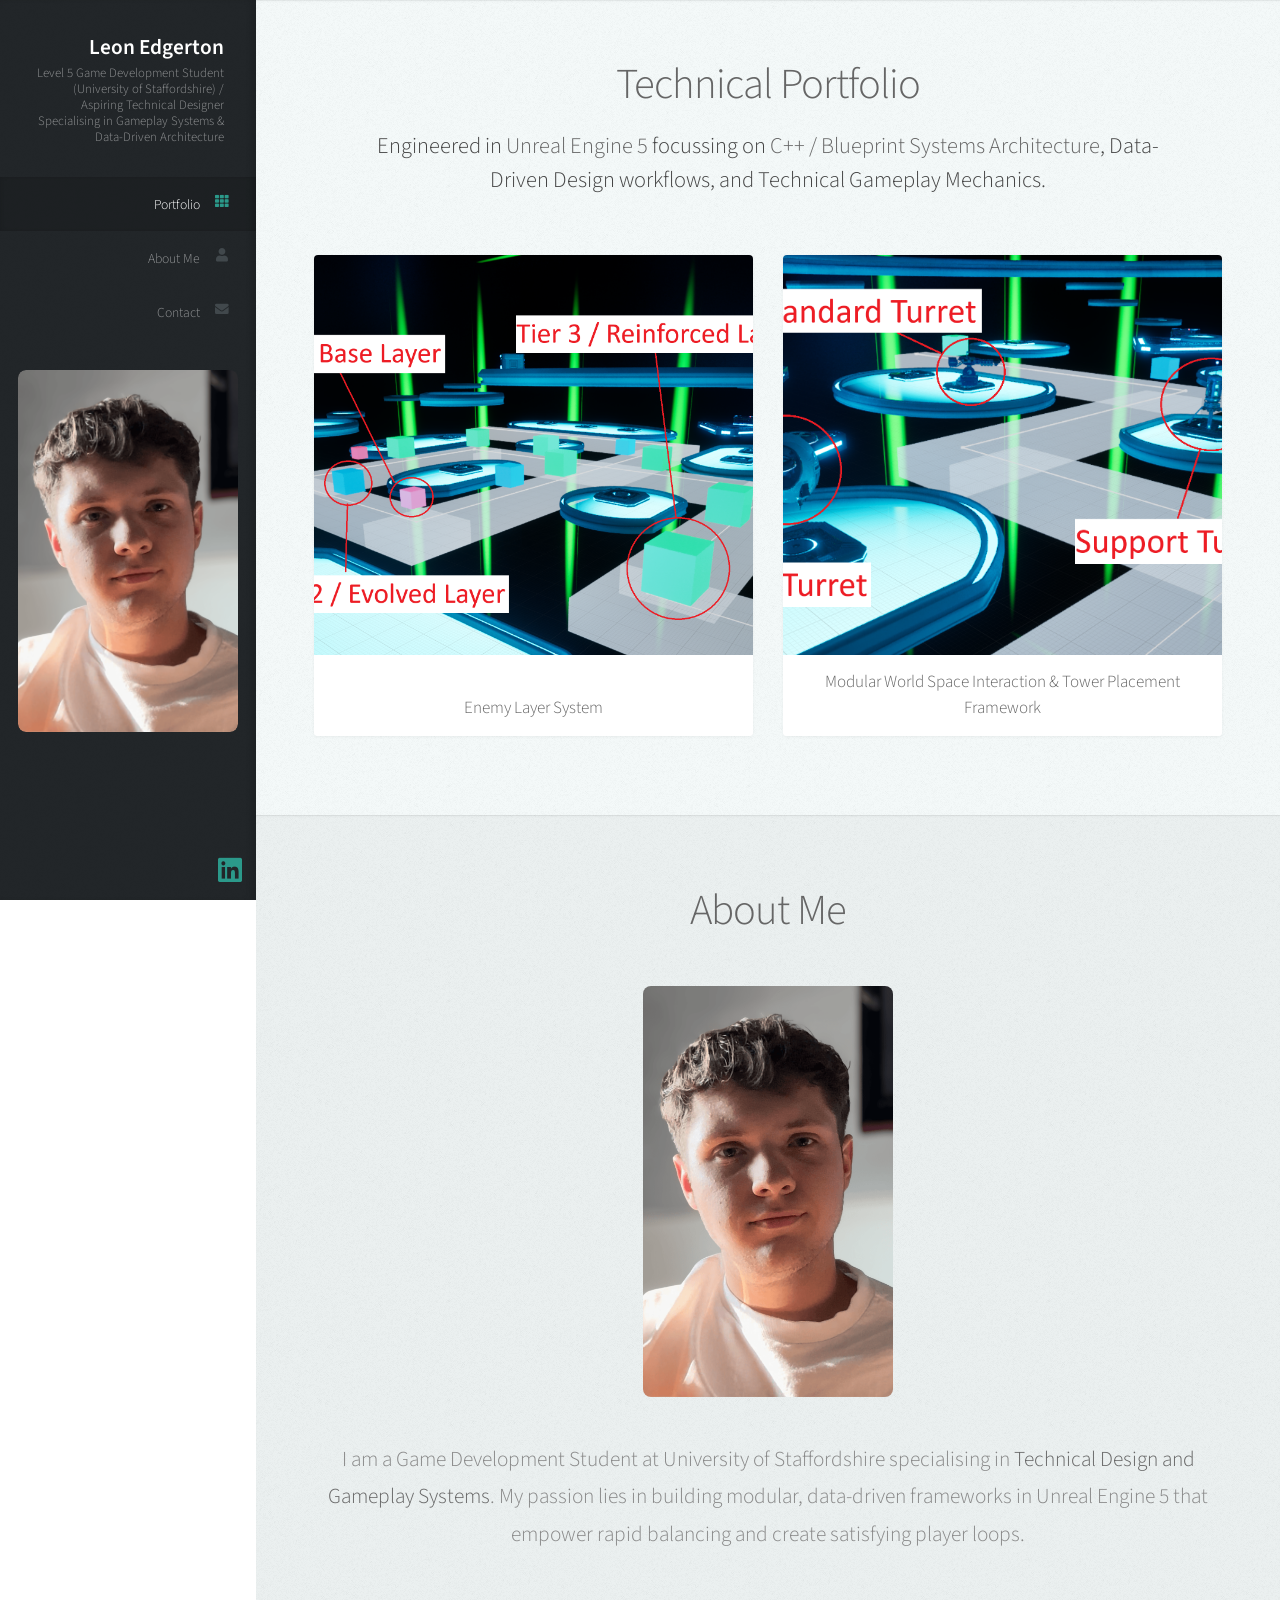
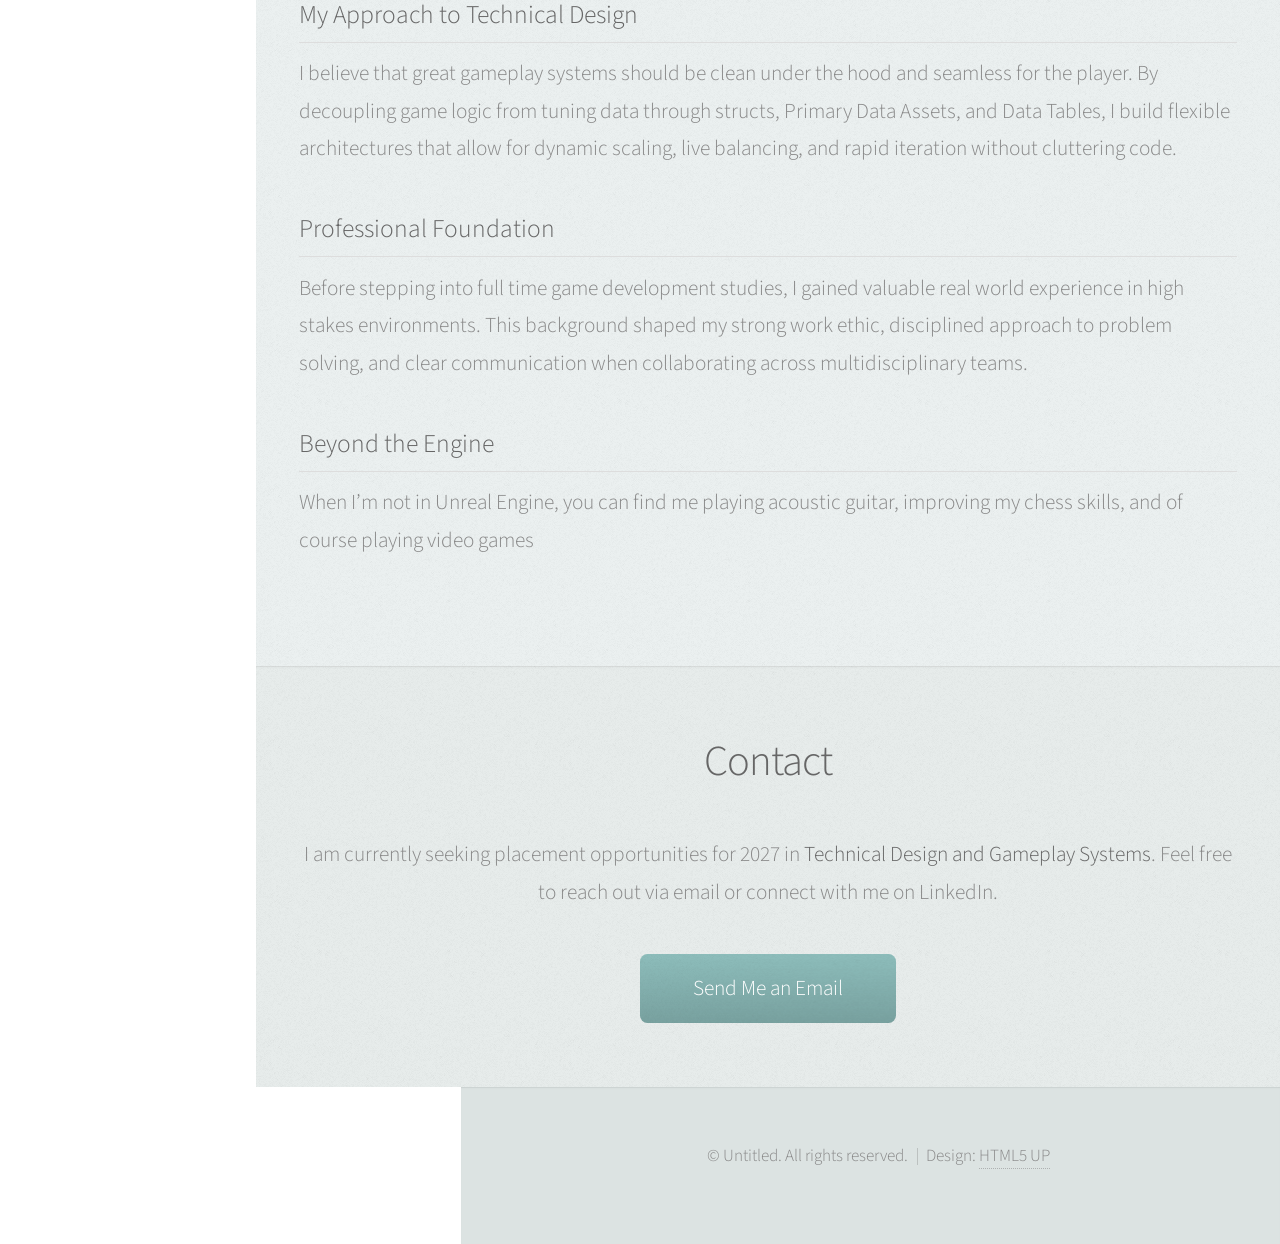
==== commit ee46147c: "Update" ====
--- a/index.html
+++ b/index.html
@@ -32,9 +32,9 @@
 								<li><a href="#contact" id="contact-link"><span class="icon solid fa-envelope">Contact</span></a></li>
 							</ul>
 
-							<div style="text-align: center; margin-top: 70px;">
+							<div style="text-align: center; margin-top: 30px;">
 								<span class="image" style="border-radius: 8px !important; overflow: hidden;">
-									<img src="images/pic01.png" alt="Leon Edgerton" style="border-radius: 8px !important; max-width: 250px; width: 100%; height: auto;" />
+									<img src="images/Portfolio_Photo.png" alt="Leon Edgerton" style="border-radius: 8px !important; max-width: 220px; width: 100%; height: auto;" />
 								</span>
 							</div>
 						</nav>
@@ -138,7 +138,7 @@
 
 						<!-- Profile Image (Width styled in-line or via CSS class) -->
 						<div class="about-image-wrapper">
-							<img src="images/pic01.png" alt="Leon Edgerton" class="about-portrait" style="max-width: 250px; width: 100%; height: auto; border-radius: 8px; margin-bottom: 1.5em;" />
+							<img src="images/Portfolio_Photo.png" alt="Leon Edgerton" class="about-portrait" style="max-width: 250px; width: 100%; height: auto; border-radius: 8px; margin-bottom: 1.5em;" />
 						</div>
 
 						<p>
